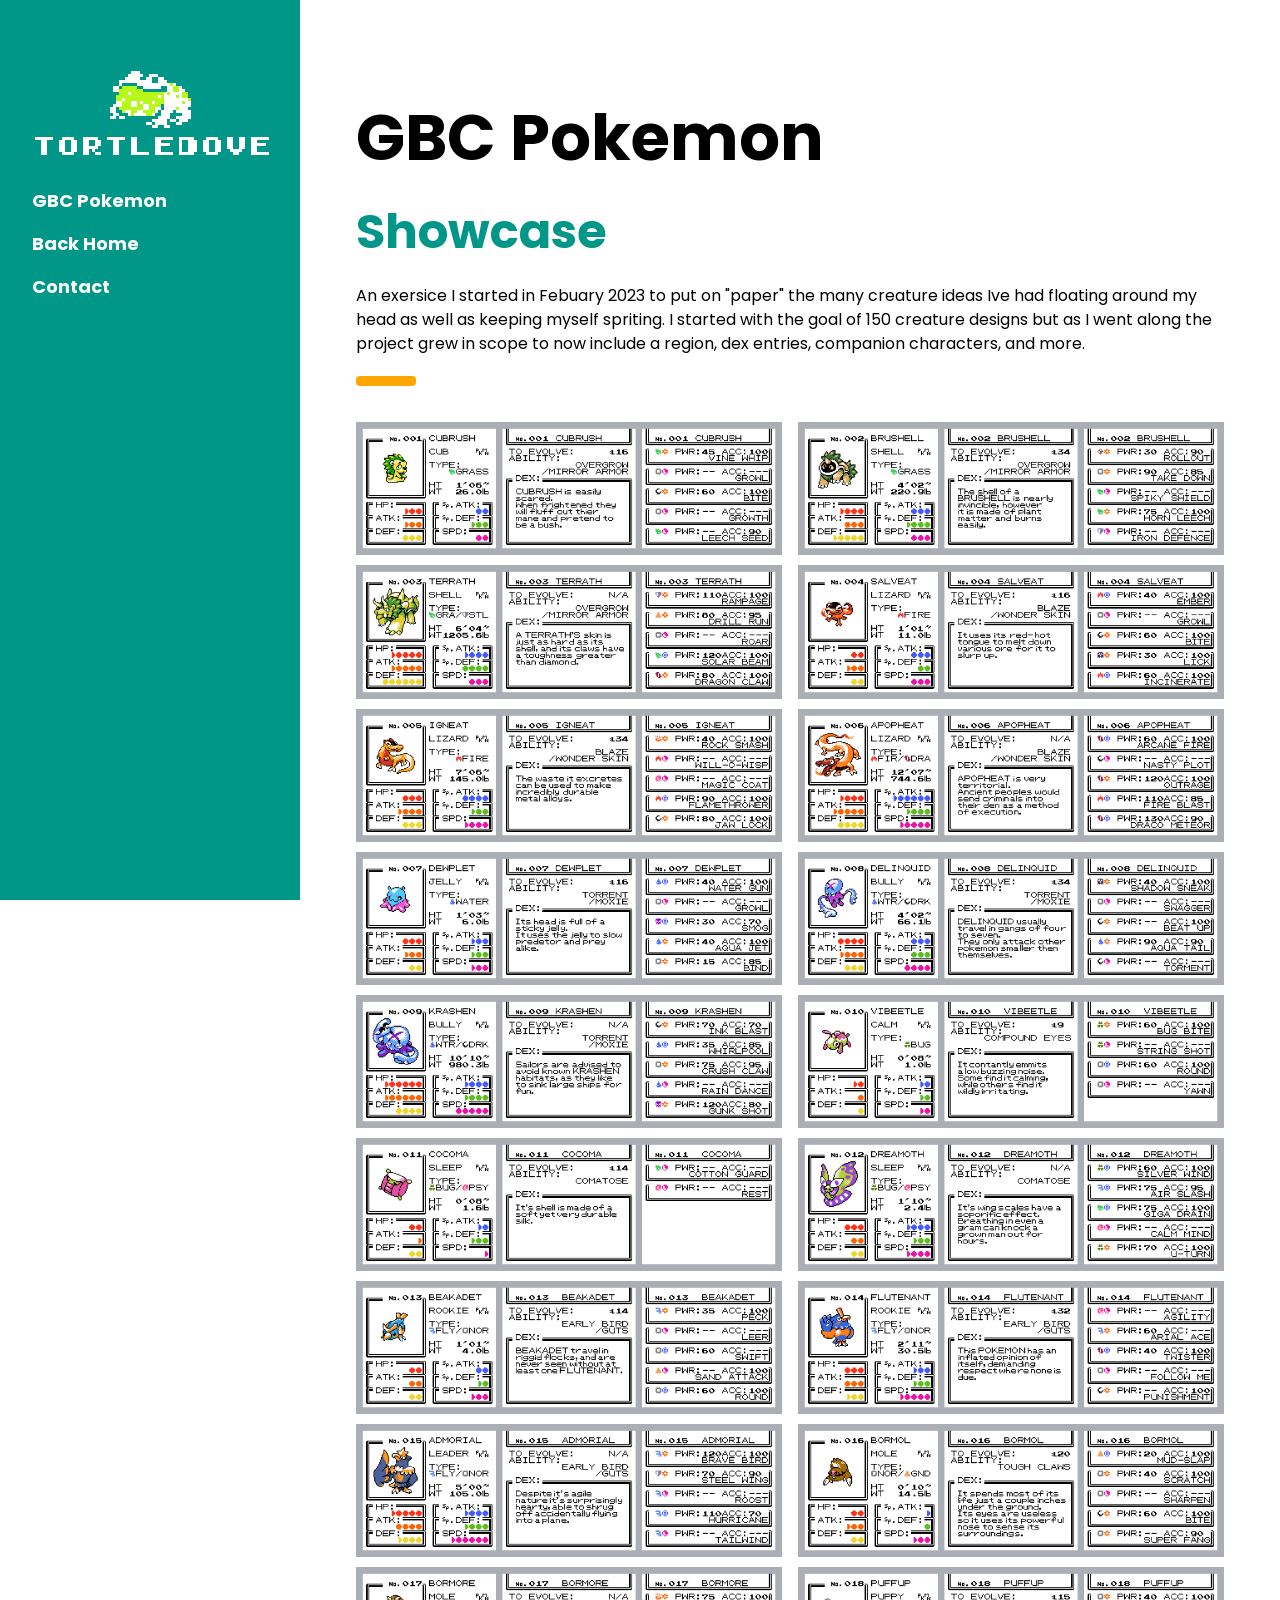
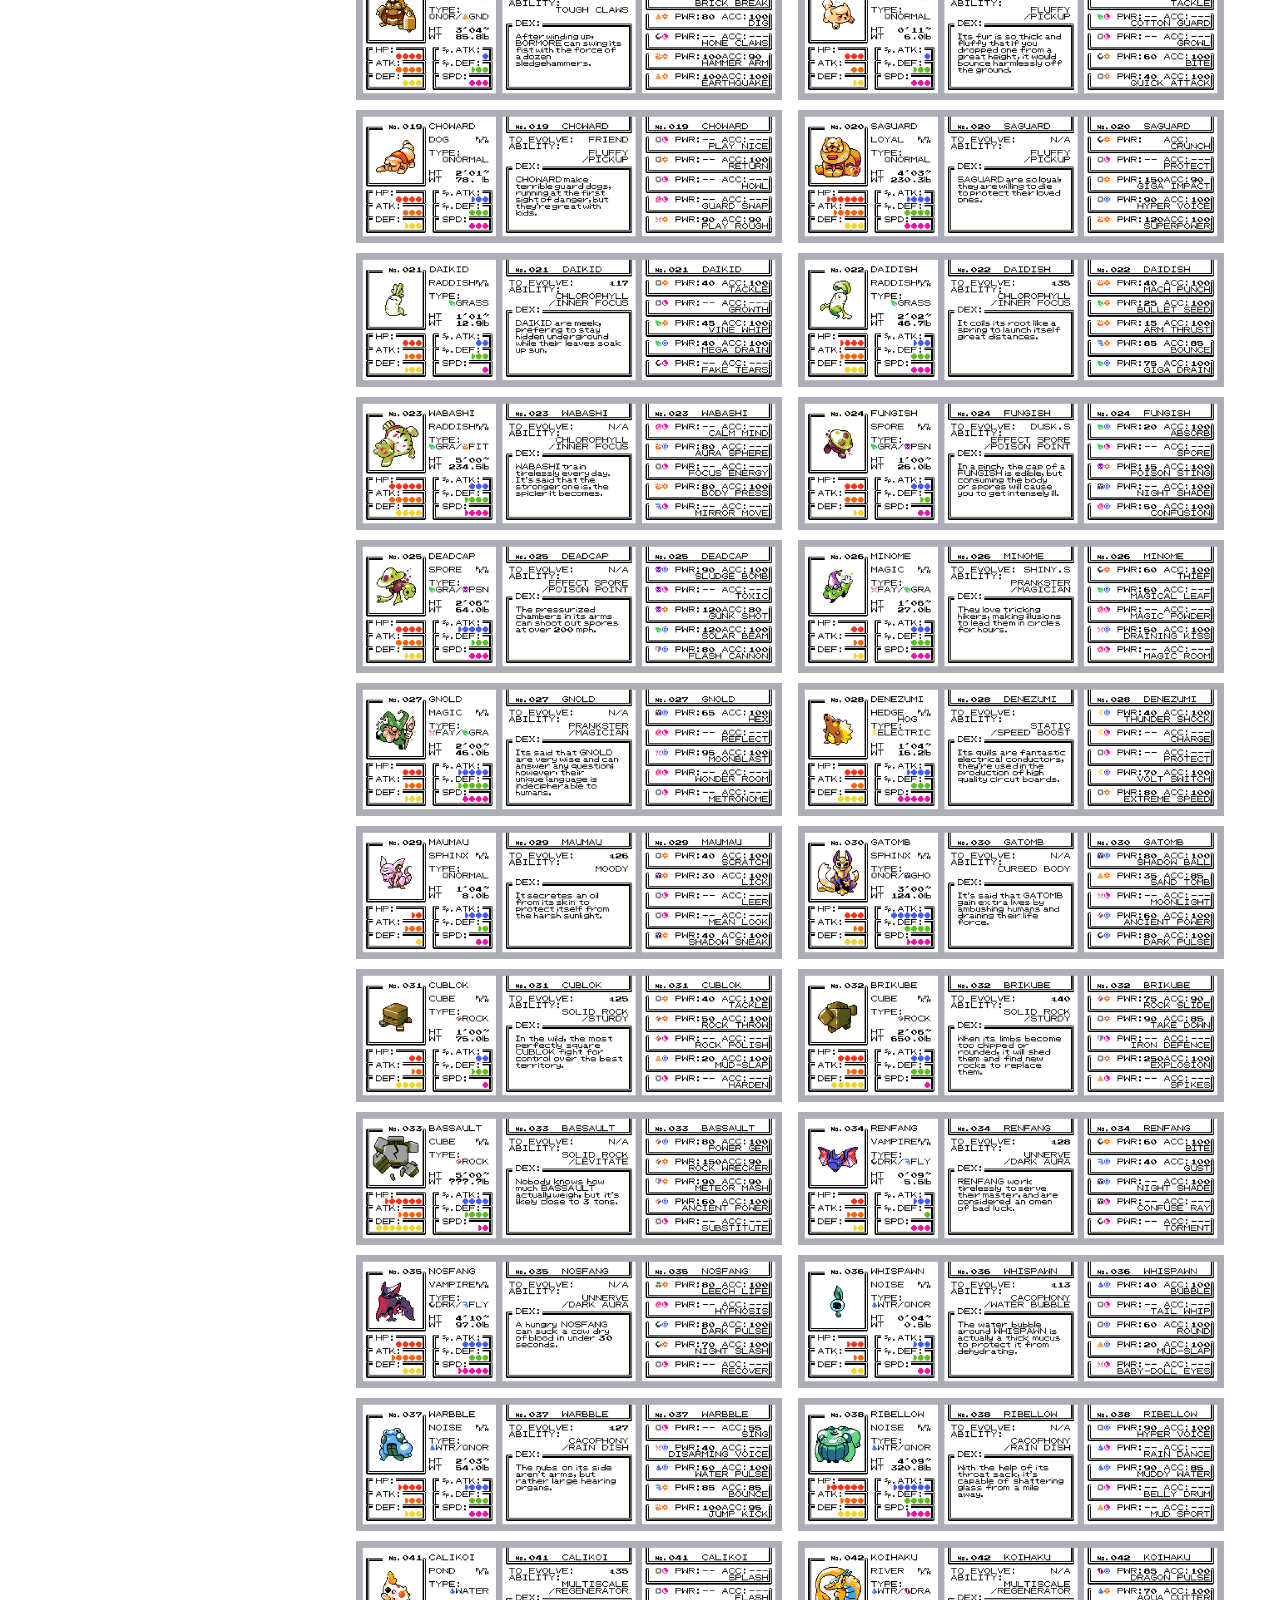
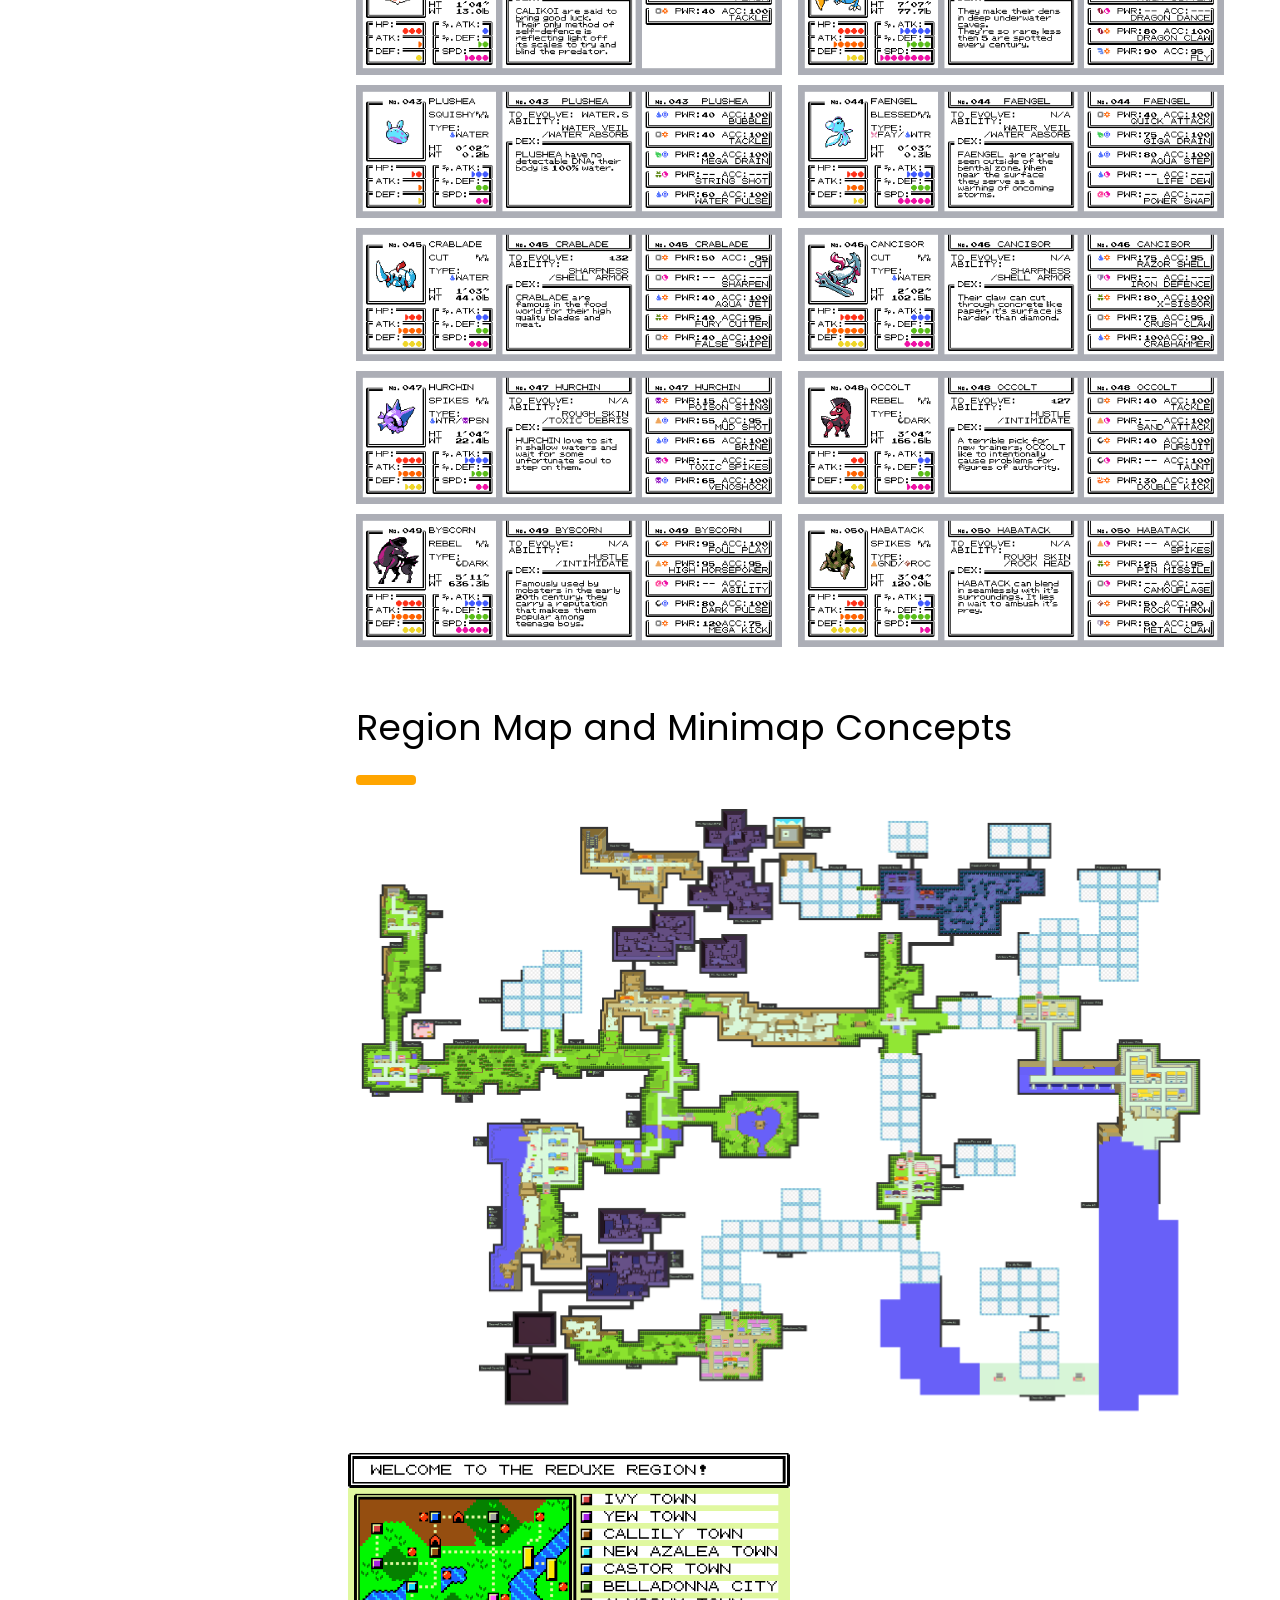
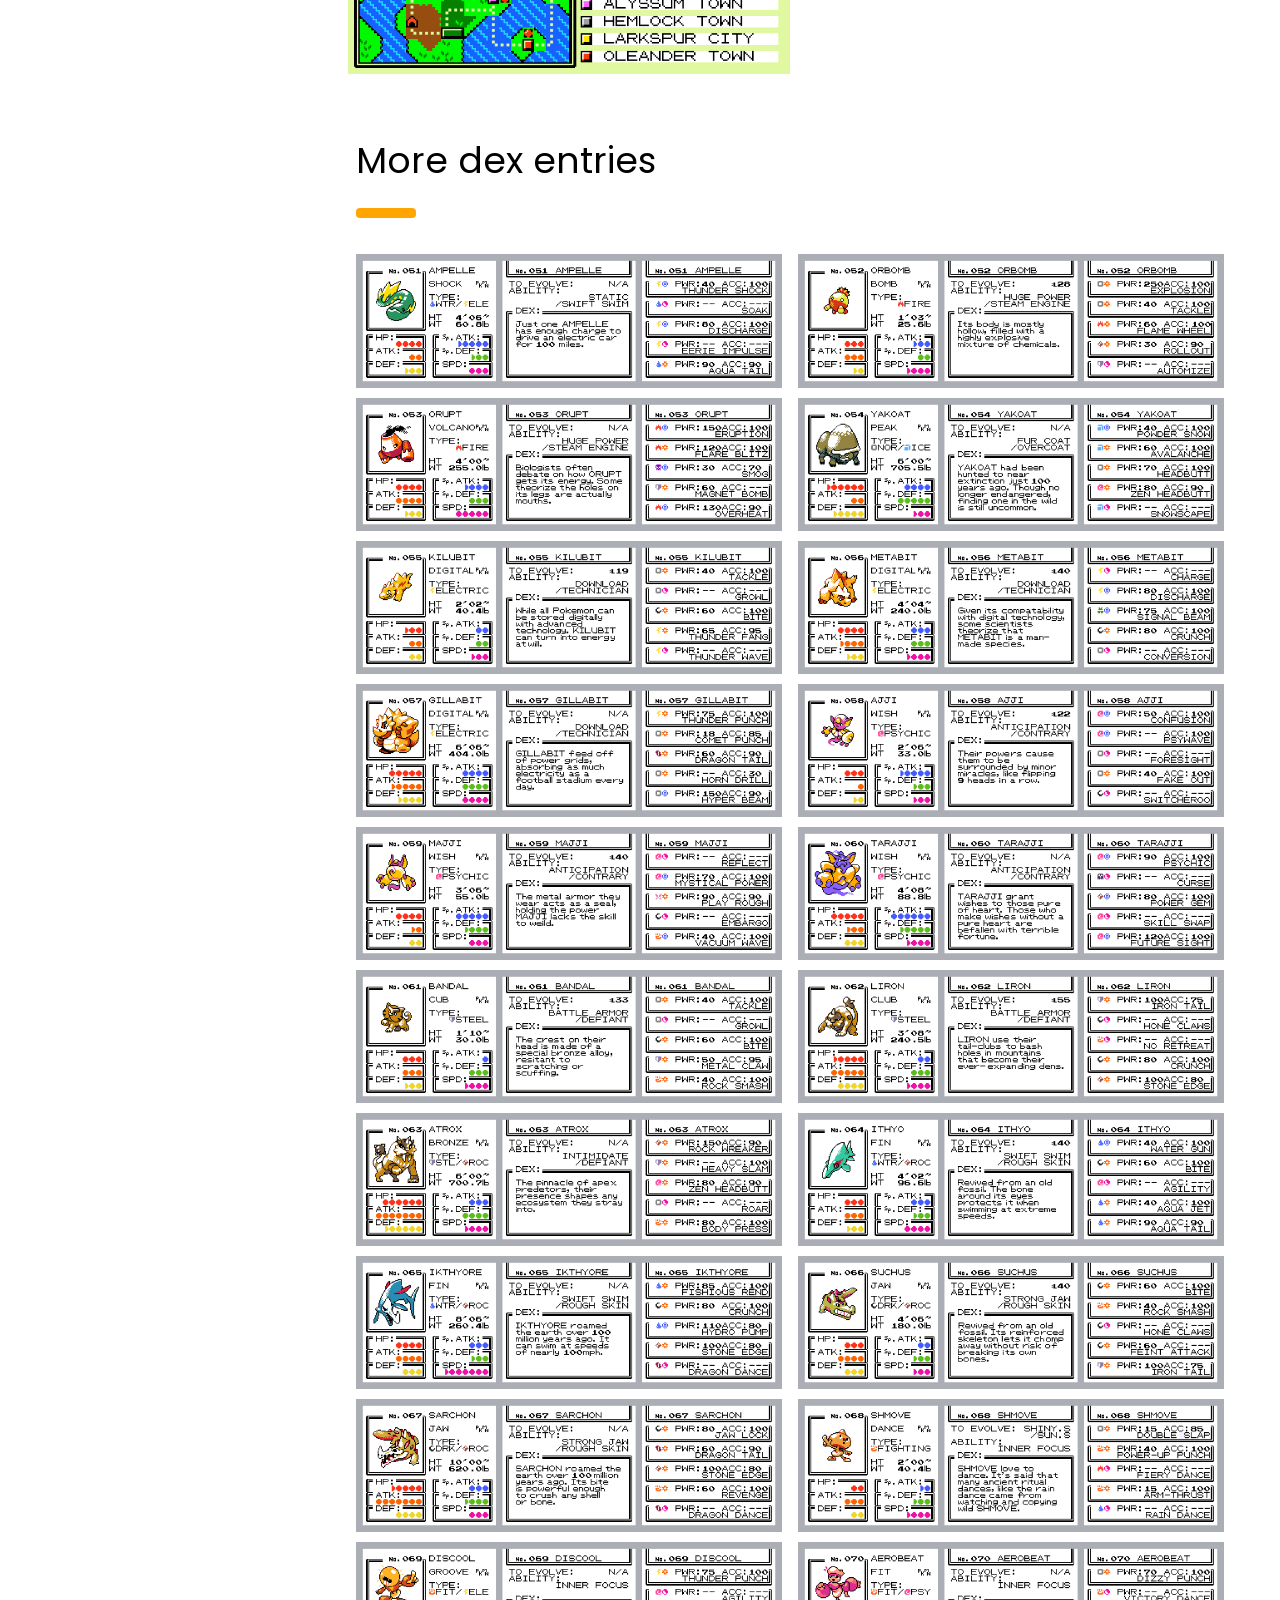
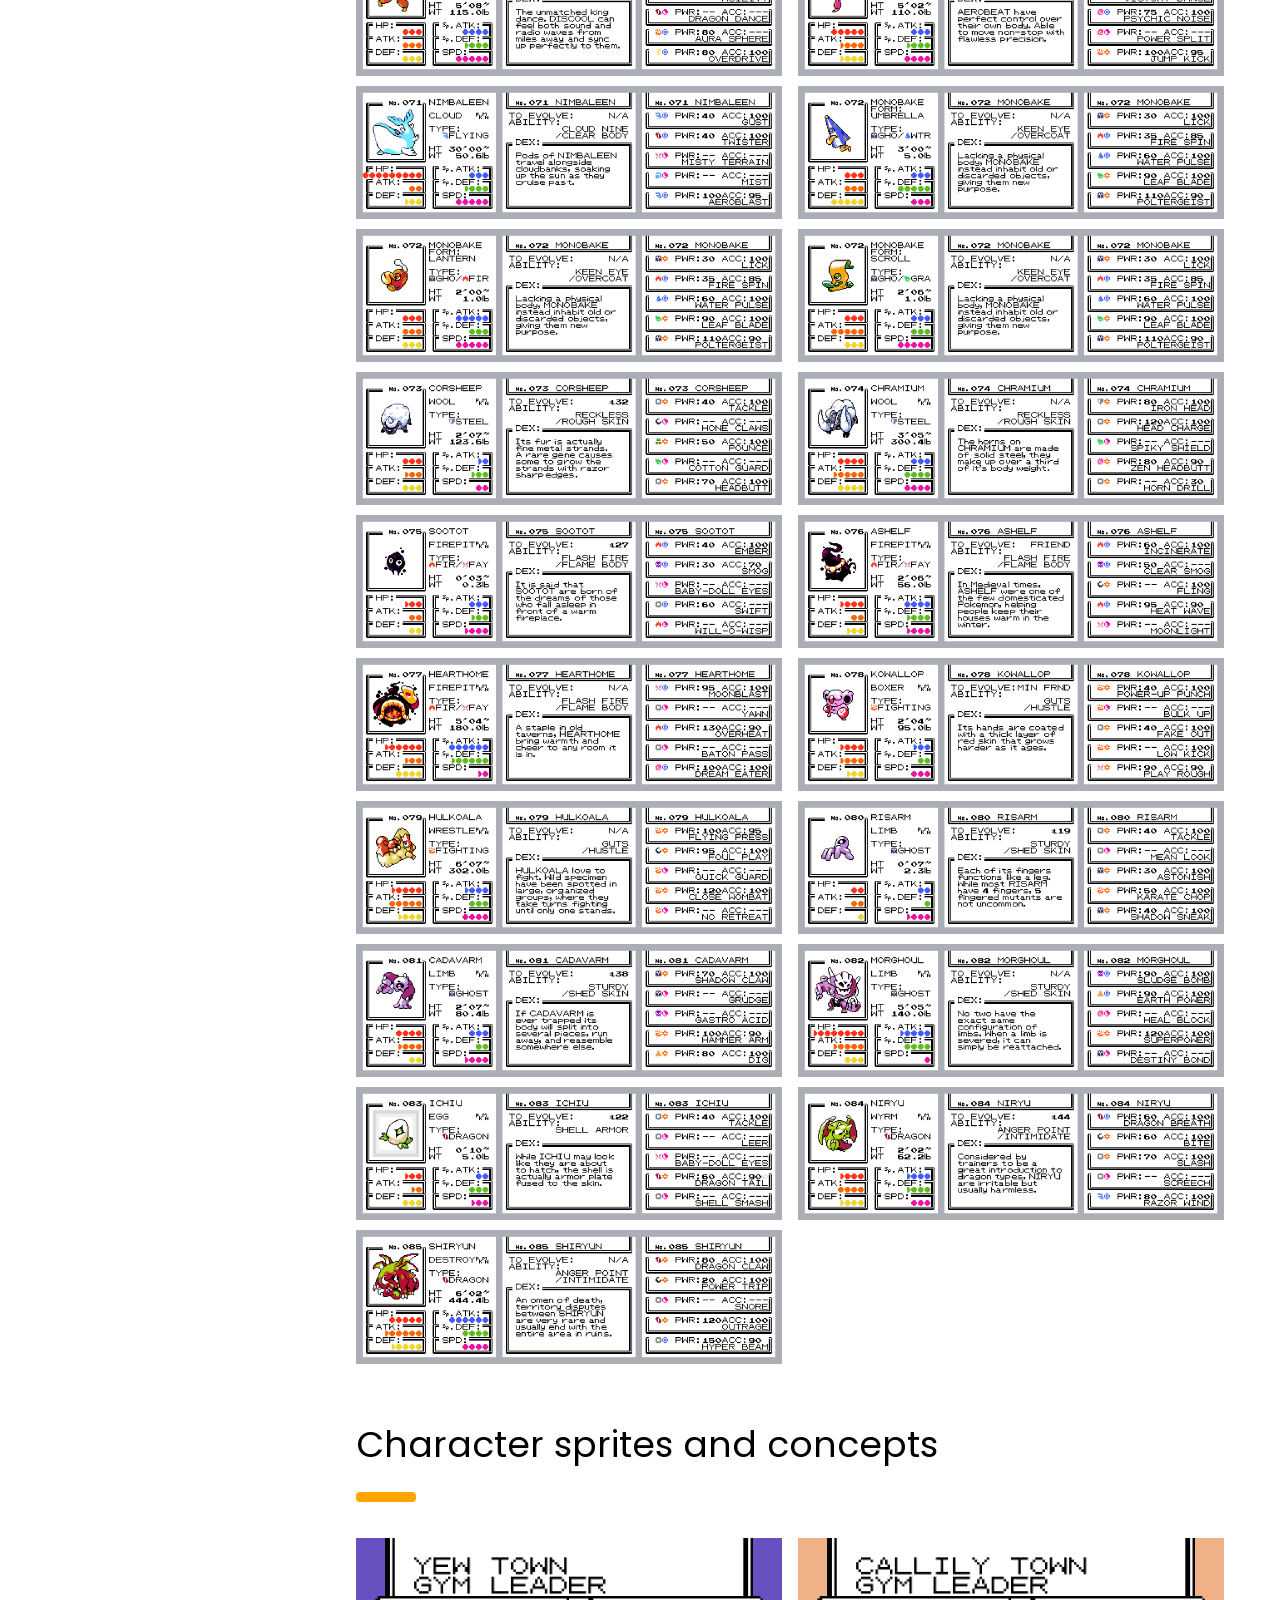
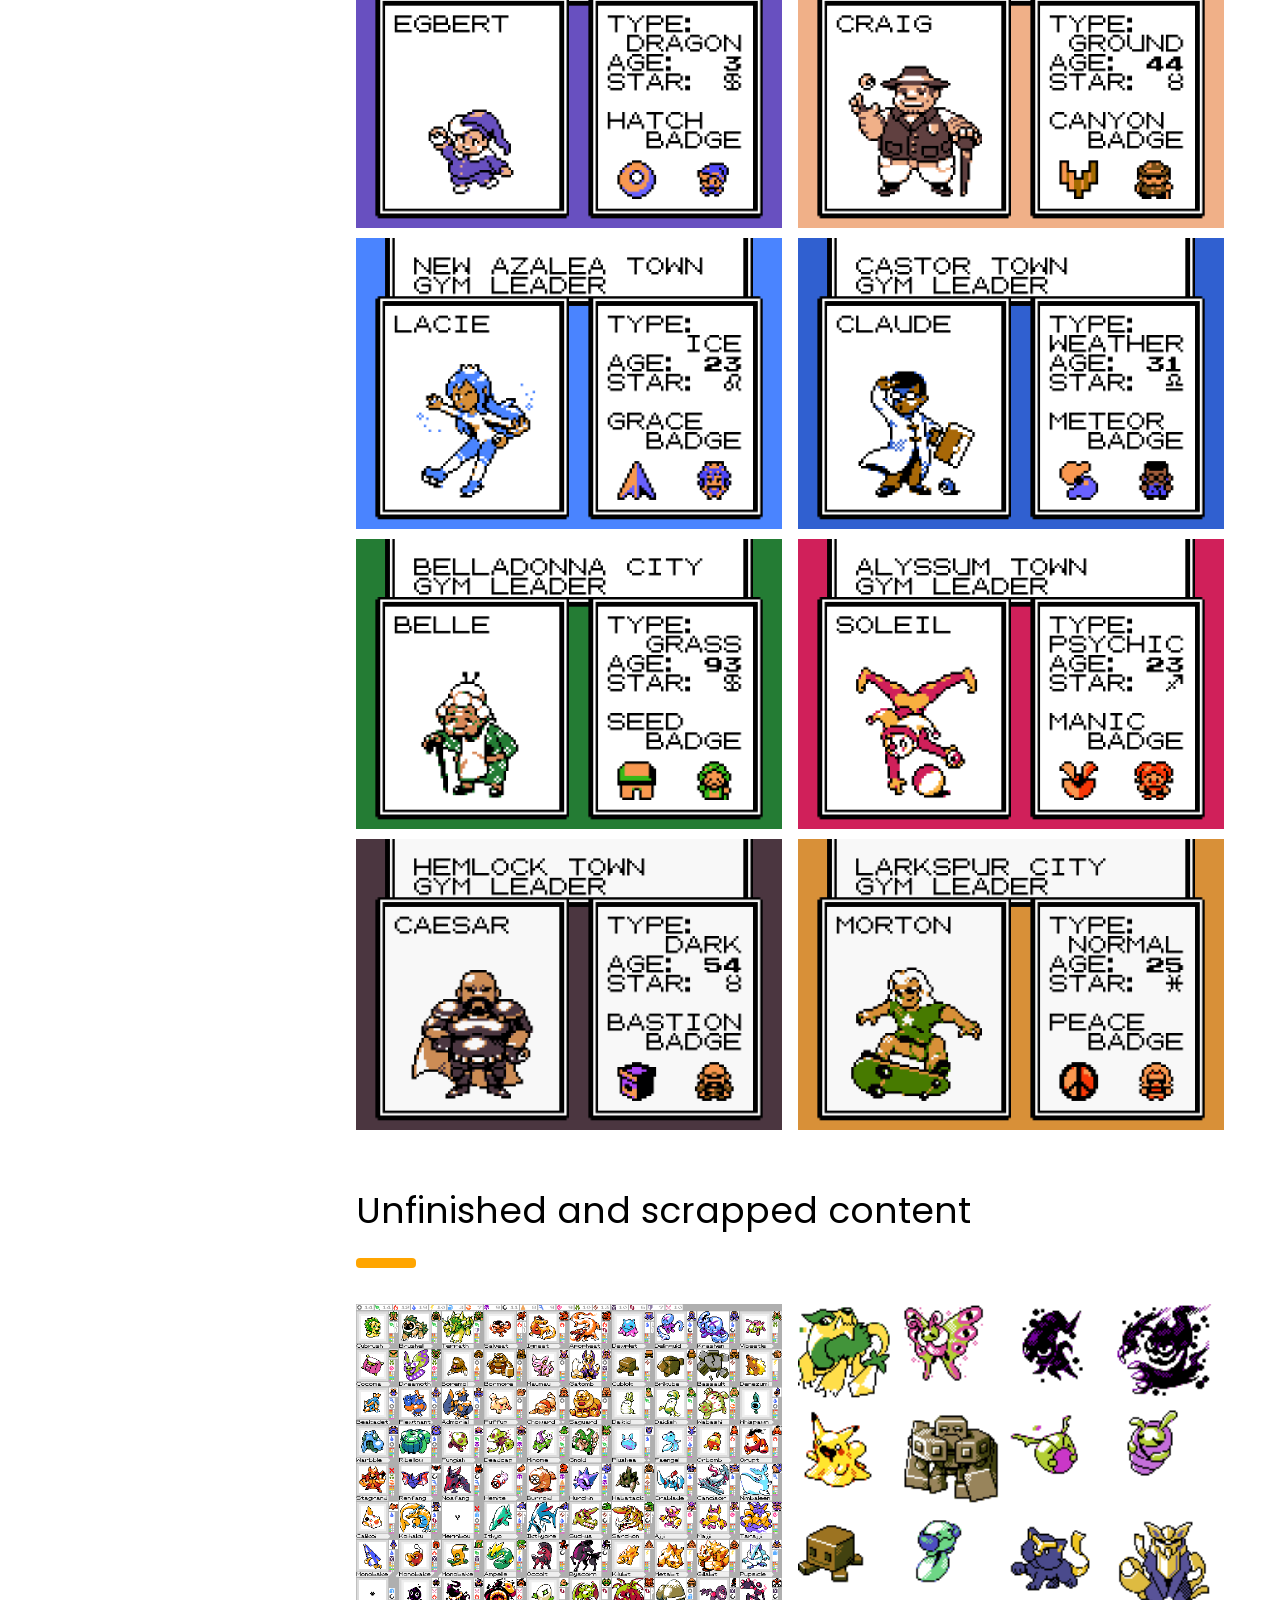
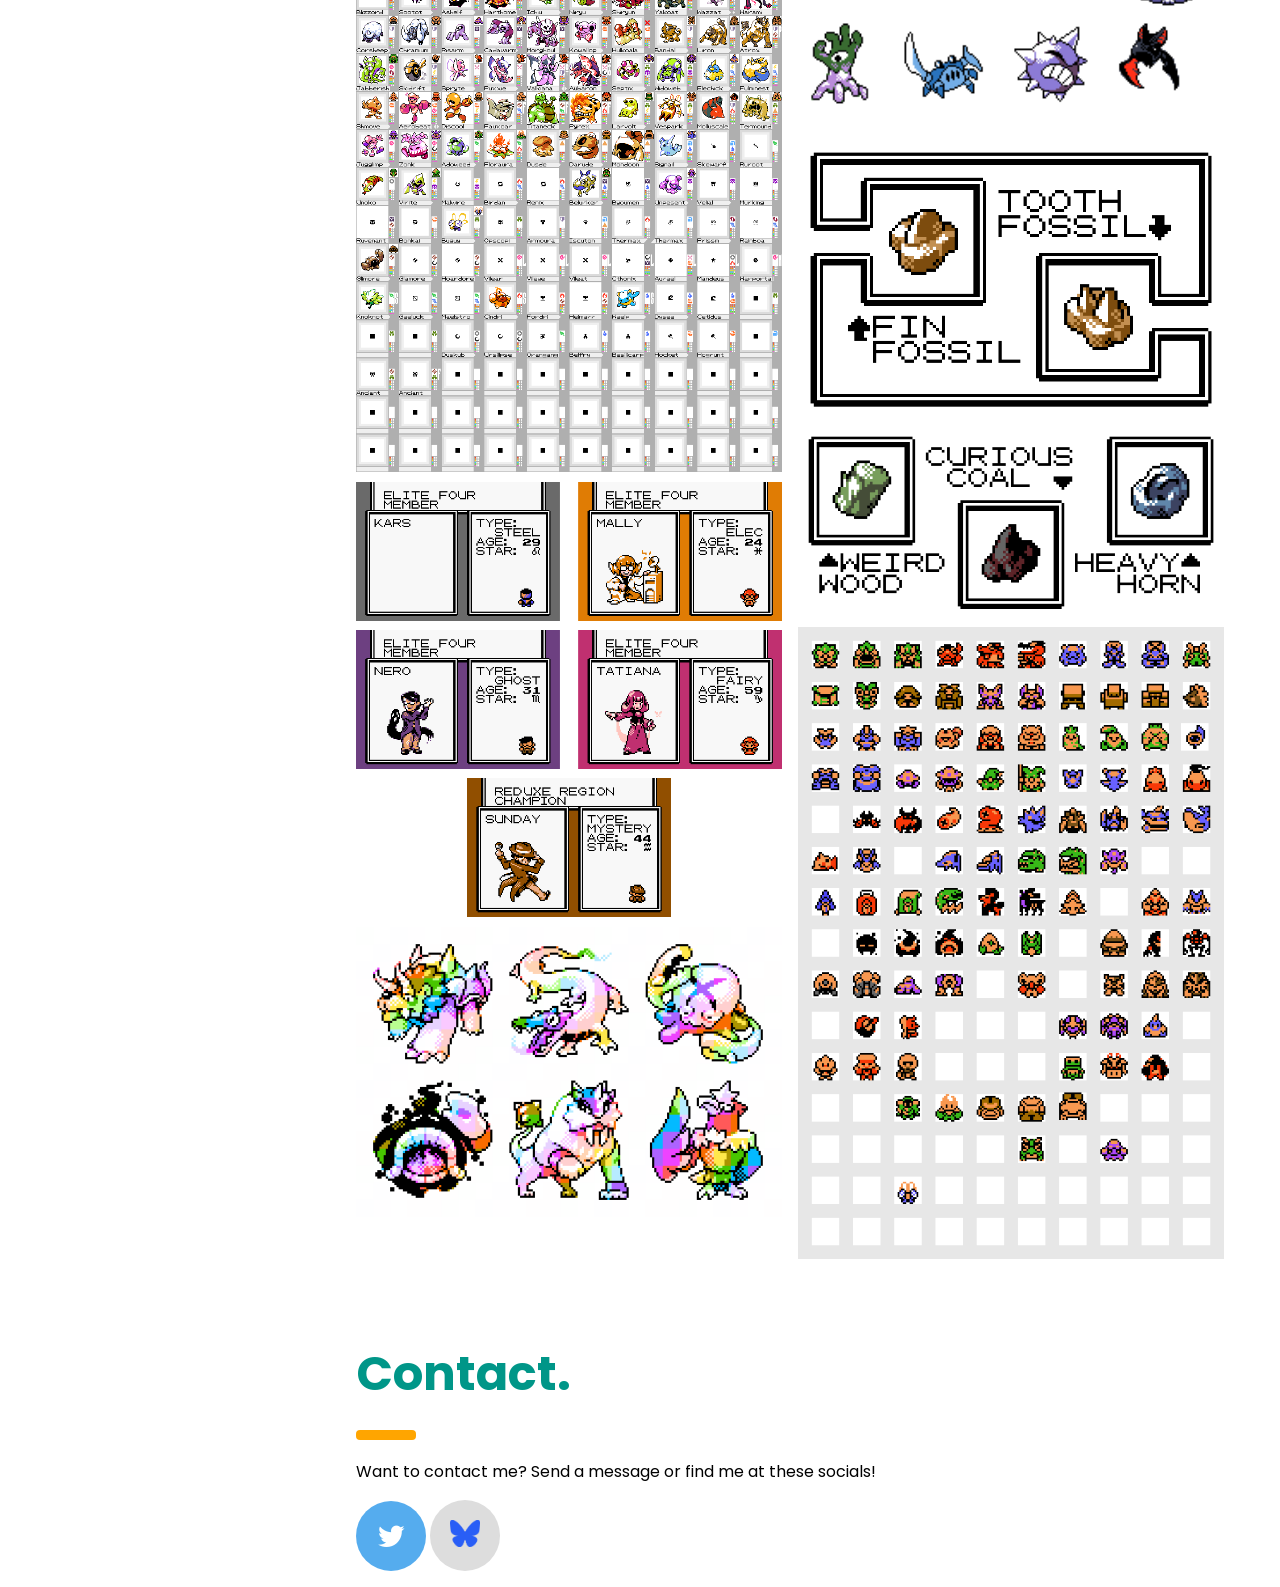
==== Collaborations.html @ e7d17169 "initial upload" ====
<!DOCTYPE html>
<html lang="en">
<head>
<title>Tortledove Portfolio</title>
<meta charset="UTF-8">
<meta name="viewport" content="width=device-width, initial-scale=1">
<link rel="stylesheet" href="app.css">
<link rel="stylesheet" href="https://fonts.googleapis.com/css?family=Poppins">
<meta name="viewport" content="width=device-width, initial-scale=1">
<link rel="stylesheet" href="https://cdnjs.cloudflare.com/ajax/libs/font-awesome/4.7.0/css/font-awesome.min.css">
<style>
body,h1,h2,h3,h4,h5 {font-family: "Poppins", sans-serif}
body {font-size:16px;}
.w3-half img{margin-bottom:-6px;margin-top:16px;opacity:1;cursor:pointer}
.w3-half img:hover{opacity:0.9}
.fa {padding: 20px;font-size: 30px;width: 70px;text-align: center;text-decoration: none;border-radius: 50%;}
.fa:hover {opacity: 0.7;}
.fa-twitter {background: #55ACEE;color: white;}
.fa-bluesky {background: #dddddd;color: white;}
</style>
</head>
<body>

<!-- Sidebar/menu -->
<nav class="w3-sidebar w3-teal w3-collapse w3-top w3-large w3-padding" style="z-index:3;width:300px;font-weight:bold;" id="mySidebar"><br>
  <a href="javascript:void(0)" onclick="w3_close()" class="w3-button w3-hide-large w3-display-topleft" style="width:100%;font-size:22px">Close Menu</a>
  <div class="w3-container">
  <img src="Images/FrogIcon.png" alt="FrogIcon" width="value" height="value">
  </div>
  <div class="w3-bar-block">
    <a href="#" onclick="w3_close()" class="w3-bar-item w3-button w3-hover-orange">GBC Pokemon</a> 
    <a href="index.html" class="w3-bar-item w3-button w3-hover-orange">Back Home</a> 
    <a href="#contact" onclick="w3_close()" class="w3-bar-item w3-button w3-hover-orange">Contact</a>
  </div>
</nav>

<!-- Top menu on small screens -->
<header class="w3-container w3-top w3-hide-large w3-teal w3-xlarge w3-padding">
  <a href="javascript:void(0)" class="w3-button w3-teal w3-margin-right" onclick="w3_open()">☰</a>
  <img src="Images/TortleLogo.png" alt="TortleLogo" width="value" height="value">
</header>

<!-- Overlay effect when opening sidebar on small screens -->
<div class="w3-overlay w3-hide-large" onclick="w3_close()" style="cursor:pointer" title="close side menu" id="myOverlay"></div>

<!-- !PAGE CONTENT! -->
<div class="w3-main" style="margin-left:340px;margin-right:40px">

  <!-- Header -->
  <div class="w3-container" style="margin-top:80px" id="showcase">
    <h1 class="w3-jumbo"><b>GBC Pokemon</b></h1>
    <h1 class="w3-xxxlarge w3-text-teal"><b>Showcase</b></h1>
    <p>An exersice I started in Febuary 2023 to put on "paper" the many creature ideas Ive had floating around my head as well 
        as keeping myself spriting. I started with the goal of 150 creature designs but as I went along the project grew in scope 
        to now include a region, dex entries, companion characters, and more.
    </p>
    <hr style="width:50px;border:5px solid orange" class="w3-round">
  </div>
  
  <!-- Photo grid (modal) -->
  <div class="w3-row-padding">
    <div class="w3-half">
      <img src="Images/PokeGBC/Cubrush_DexEntry.png" style="width: 100%" onclick="onClick(this)" alt="Pokemon GBC Project">
      <img src="Images/PokeGBC/Terrath_DexEntry.png" style="width: 100%" onclick="onClick(this)" alt="Pokemon GBC Project">
      <img src="Images/PokeGBC/Igneat_DexEntry.png" style="width: 100%" onclick="onClick(this)" alt="Pokemon GBC Project">
      <img src="Images/PokeGBC/Dewplet_DexEntry.png" style="width: 100%" onclick="onClick(this)" alt="Pokemon GBC Project">
      <img src="Images/PokeGBC/Krashen_DexEntry.png" style="width: 100%" onclick="onClick(this)" alt="Pokemon GBC Project">
      <img src="Images/PokeGBC/Cocoma_DexEntry.png" style="width: 100%" onclick="onClick(this)" alt="Pokemon GBC Project">
      <img src="Images/PokeGBC/Beakadet_DexEntry.png" style="width: 100%" onclick="onClick(this)" alt="Pokemon GBC Project">
      <img src="Images/PokeGBC/Admorial_DexEntry.png" style="width: 100%" onclick="onClick(this)" alt="Pokemon GBC Project">
      <img src="Images/PokeGBC/Boremore_DexEntry.png" style="width: 100%" onclick="onClick(this)" alt="Pokemon GBC Project">
      <img src="Images/PokeGBC/Choward_DexEntry.png" style="width: 100%" onclick="onClick(this)" alt="Pokemon GBC Project">
      <img src="Images/PokeGBC/Daikid_DexEntry.png" style="width: 100%" onclick="onClick(this)" alt="Pokemon GBC Project">
      <img src="Images/PokeGBC/Wabashi_DexEntry.png" style="width: 100%" onclick="onClick(this)" alt="Pokemon GBC Project">
      <img src="Images/PokeGBC/Deadcap_DexEntry.png" style="width: 100%" onclick="onClick(this)" alt="Pokemon GBC Project">
      <img src="Images/PokeGBC/Gnold_DexEntry.png" style="width: 100%" onclick="onClick(this)" alt="Pokemon GBC Project">
      <img src="Images/PokeGBC/Maumau_DexEntry.png" style="width: 100%" onclick="onClick(this)" alt="Pokemon GBC Project">
      <img src="Images/PokeGBC/Cublok_DexEntry.png" style="width: 100%" onclick="onClick(this)" alt="Pokemon GBC Project">
      <img src="Images/PokeGBC/Bassault_DexEntry.png" style="width: 100%" onclick="onClick(this)" alt="Pokemon GBC Project">
      <img src="Images/PokeGBC/Nosfang_DexEntry.png" style="width: 100%" onclick="onClick(this)" alt="Pokemon GBC Project">
      <img src="Images/PokeGBC/Warbble_DexEntry.png" style="width: 100%" onclick="onClick(this)" alt="Pokemon GBC Project">
      <img src="Images/PokeGBC/Calikoi_DexEntry.png" style="width: 100%" onclick="onClick(this)" alt="Pokemon GBC Project">
      <img src="Images/PokeGBC/Plushea_DexEntry.png" style="width: 100%" onclick="onClick(this)" alt="Pokemon GBC Project">
      <img src="Images/PokeGBC/Crablade_DexEntry.png" style="width: 100%" onclick="onClick(this)" alt="Pokemon GBC Project">
      <img src="Images/PokeGBC/Hurchin_DexEntry.png" style="width: 100%" onclick="onClick(this)" alt="Pokemon GBC Project">
      <img src="Images/PokeGBC/Byscorn_DexEntry.png" style="width: 100%" onclick="onClick(this)" alt="Pokemon GBC Project">
    </div>

    <div class="w3-half">
        <img src="Images/PokeGBC/Brushell_DexEntry.png" style="width: 100%" onclick="onClick(this)" alt="Pokemon GBC Project">
        <img src="Images/PokeGBC/Salveat_DexEntry.png" style="width: 100%" onclick="onClick(this)" alt="Pokemon GBC Project">
        <img src="Images/PokeGBC/Apopheat_DexEntry.png" style="width: 100%" onclick="onClick(this)" alt="Pokemon GBC Project">
        <img src="Images/PokeGBC/Delinqiud_DexEntry.png" style="width: 100%" onclick="onClick(this)" alt="Pokemon GBC Project">
        <img src="Images/PokeGBC/Vibeetle_DexEntry.png" style="width: 100%" onclick="onClick(this)" alt="Pokemon GBC Project">
        <img src="Images/PokeGBC/Dreamoth_DexEntry.png" style="width: 100%" onclick="onClick(this)" alt="Pokemon GBC Project">
        <img src="Images/PokeGBC/Flutenant_DexEntry.png" style="width: 100%" onclick="onClick(this)" alt="Pokemon GBC Project">
        <img src="Images/PokeGBC/Bormol_DexEntry.png" style="width: 100%" onclick="onClick(this)" alt="Pokemon GBC Project">
        <img src="Images/PokeGBC/Puffup_DexEntry.png" style="width: 100%" onclick="onClick(this)" alt="Pokemon GBC Project">
        <img src="Images/PokeGBC/Saguard_DexEntry.png" style="width: 100%" onclick="onClick(this)" alt="Pokemon GBC Project">
        <img src="Images/PokeGBC/Daidish_DexEntry.png" style="width: 100%" onclick="onClick(this)" alt="Pokemon GBC Project">
        <img src="Images/PokeGBC/Fungish_DexEntry.png" style="width: 100%" onclick="onClick(this)" alt="Pokemon GBC Project">
        <img src="Images/PokeGBC/Minome_DexEntry.png" style="width: 100%" onclick="onClick(this)" alt="Pokemon GBC Project">
        <img src="Images/PokeGBC/Denezumi_DexEntry.png" style="width: 100%" onclick="onClick(this)" alt="Pokemon GBC Project">
        <img src="Images/PokeGBC/Gatomb_DexEntry.png" style="width: 100%" onclick="onClick(this)" alt="Pokemon GBC Project">
        <img src="Images/PokeGBC/Brikube_DexEntry.png" style="width: 100%" onclick="onClick(this)" alt="Pokemon GBC Project">
        <img src="Images/PokeGBC/Renfang_DexEntry.png" style="width: 100%" onclick="onClick(this)" alt="Pokemon GBC Project">
        <img src="Images/PokeGBC/Whispawn_DexEntry.png" style="width: 100%" onclick="onClick(this)" alt="Pokemon GBC Project">
        <img src="Images/PokeGBC/Ribellow_DexEntry.png" style="width: 100%" onclick="onClick(this)" alt="Pokemon GBC Project">
        <img src="Images/PokeGBC/Koihaku_DexEntry.png" style="width: 100%" onclick="onClick(this)" alt="Pokemon GBC Project">
        <img src="Images/PokeGBC/Faengel_DexEntry.png" style="width: 100%" onclick="onClick(this)" alt="Pokemon GBC Project">
        <img src="Images/PokeGBC/Cancisor_DexEntry.png" style="width: 100%" onclick="onClick(this)" alt="Pokemon GBC Project">
        <img src="Images/PokeGBC/Occolt_DexEntry.png" style="width: 100%" onclick="onClick(this)" alt="Pokemon GBC Project">
        <img src="Images/PokeGBC/Habatack_DexEntry.png" style="width: 100%" onclick="onClick(this)" alt="Pokemon GBC Project">
    </div>
  </div>

  <div class="w3-container" id="contact" style="margin-top:50px">
    <h1 class="center">Region Map and Minimap Concepts</h1>
    <hr style="width:50px;border:5px solid orange" class="w3-round">
  </div>

<div class="w3-row-padding">
  <img src="Images/PokeGBC/RegionMap_Full_Display.png" style="width: 100%" onclick="onClick(this)" alt="Overworld Map">
  <img src="Images/PokeGBC/RegionMiniMap.png" style="width: 50%" onclick="onClick(this)" alt="Mini Map">
</div>

<div class="w3-container" id="contact" style="margin-top:50px">
  <h1 class="center">More dex entries</h1>
  <hr style="width:50px;border:5px solid orange" class="w3-round">
</div>

  <div class="w3-row-padding">
    <div class="w3-half">
      <img src="Images/PokeGBC/Ampelle_DexEntry.png" style="width: 100%" onclick="onClick(this)" alt="Pokemon GBC Project">
      <img src="Images/PokeGBC/Orupt_DexEntry.png" style="width: 100%" onclick="onClick(this)" alt="Pokemon GBC Project">
      <img src="Images/PokeGBC/Kilubit_DexEntry.png" style="width: 100%" onclick="onClick(this)" alt="Pokemon GBC Project">
      <img src="Images/PokeGBC/Gillabit_DexEntry.png" style="width: 100%" onclick="onClick(this)" alt="Pokemon GBC Project">
      <img src="Images/PokeGBC/Majji_DexEntry.png" style="width: 100%" onclick="onClick(this)" alt="Pokemon GBC Project">
      <img src="Images/PokeGBC/Bandal_DexEntry.png" style="width: 100%" onclick="onClick(this)" alt="Pokemon GBC Project">
      <img src="Images/PokeGBC/Atrox_DexEntry.png" style="width: 100%" onclick="onClick(this)" alt="Pokemon GBC Project">
      <img src="Images/PokeGBC/Ikthyore_DexEntry.png" style="width: 100%" onclick="onClick(this)" alt="Pokemon GBC Project">
      <img src="Images/PokeGBC/Sarchon_DexEntry.png" style="width: 100%" onclick="onClick(this)" alt="Pokemon GBC Project">
      <img src="Images/PokeGBC/Discool_DexEntry.png" style="width: 100%" onclick="onClick(this)" alt="Pokemon GBC Project">
      <img src="Images/PokeGBC/Nimbaleen_DexEntry.png" style="width: 100%" onclick="onClick(this)" alt="Pokemon GBC Project">
      <img src="Images/PokeGBC/Monobake_L_DexEntry.png" style="width: 100%" onclick="onClick(this)" alt="Pokemon GBC Project">
      <img src="Images/PokeGBC/Corsheep_DexEntry.png" style="width: 100%" onclick="onClick(this)" alt="Pokemon GBC Project">
      <img src="Images/PokeGBC/Sootot_DexEntry.png" style="width: 100%" onclick="onClick(this)" alt="Pokemon GBC Project">
      <img src="Images/PokeGBC/Hearthome_DexEntry.png" style="width: 100%" onclick="onClick(this)" alt="Pokemon GBC Project">
      <img src="Images/PokeGBC/Hulkoala_DexEntry.png" style="width: 100%" onclick="onClick(this)" alt="Pokemon GBC Project">
      <img src="Images/PokeGBC/Cadavarm_DexEntry.png" style="width: 100%" onclick="onClick(this)" alt="Pokemon GBC Project">
      <img src="Images/PokeGBC/Ichiu_DexEntry.png" style="width: 100%" onclick="onClick(this)" alt="Pokemon GBC Project">
      <img src="Images/PokeGBC/Shiryun_DexEntry.png" style="width: 100%" onclick="onClick(this)" alt="Pokemon GBC Project">

    </div>
    <div class="w3-half">
      <img src="Images/PokeGBC/Orbomb_DexEntry.png" style="width: 100%" onclick="onClick(this)" alt="Pokemon GBC Project">
      <img src="Images/PokeGBC/Yakoat_DexEntry.png" style="width: 100%" onclick="onClick(this)" alt="Pokemon GBC Project">
      <img src="Images/PokeGBC/Metabit_DexEntry.png" style="width: 100%" onclick="onClick(this)" alt="Pokemon GBC Project">
      <img src="Images/PokeGBC/Ajji_DexEntry.png" style="width: 100%" onclick="onClick(this)" alt="Pokemon GBC Project">
      <img src="Images/PokeGBC/Tarajji_DexEntry.png" style="width: 100%" onclick="onClick(this)" alt="Pokemon GBC Project">
      <img src="Images/PokeGBC/Liron_DexEntry.png" style="width: 100%" onclick="onClick(this)" alt="Pokemon GBC Project">
      <img src="Images/PokeGBC/Ithyo_DexEntry.png" style="width: 100%" onclick="onClick(this)" alt="Pokemon GBC Project">
      <img src="Images/PokeGBC/Suchus_DexEntry.png" style="width: 100%" onclick="onClick(this)" alt="Pokemon GBC Project">
      <img src="Images/PokeGBC/Shmove_DexEntry.png" style="width: 100%" onclick="onClick(this)" alt="Pokemon GBC Project">
      <img src="Images/PokeGBC/Aerobeat_DexEntry.png" style="width: 100%" onclick="onClick(this)" alt="Pokemon GBC Project">
      <img src="Images/PokeGBC/Monobake_U_DexEntry.png" style="width: 100%" onclick="onClick(this)" alt="Pokemon GBC Project">
      <img src="Images/PokeGBC/Monobake_S_DexEntry.png" style="width: 100%" onclick="onClick(this)" alt="Pokemon GBC Project">
      <img src="Images/PokeGBC/Chramium_DexEntry.png" style="width: 100%" onclick="onClick(this)" alt="Pokemon GBC Project">
      <img src="Images/PokeGBC/Ashelf_DexEntry.png" style="width: 100%" onclick="onClick(this)" alt="Pokemon GBC Project">
      <img src="Images/PokeGBC/Kowallop_DexEntry.png" style="width: 100%" onclick="onClick(this)" alt="Pokemon GBC Project">
      <img src="Images/PokeGBC/Risarm_DexEntry.png" style="width: 100%" onclick="onClick(this)" alt="Pokemon GBC Project">
      <img src="Images/PokeGBC/Morghoul_DexEntry.png" style="width: 100%" onclick="onClick(this)" alt="Pokemon GBC Project">
      <img src="Images/PokeGBC/Niryu_DexEntry.png" style="width: 100%" onclick="onClick(this)" alt="Pokemon GBC Project">
      
    </div>
</div>

<div class="w3-container" id="contact" style="margin-top:50px">
  <h1 class="center">Character sprites and concepts</h1>
  <hr style="width:50px;border:5px solid orange" class="w3-round">
</div>

<div class="w3-row-padding">
    <div class="w3-half">
      <img src="Images/PokeGBC/GymLeader_1.png" style="width: 100%" onclick="onClick(this)" alt="Pokemon GBC Project">
      <img src="Images/PokeGBC/GymLeader_3.png" style="width: 100%" onclick="onClick(this)" alt="Pokemon GBC Project">
      <img src="Images/PokeGBC/GymLeader_5.png" style="width: 100%" onclick="onClick(this)" alt="Pokemon GBC Project">
      <img src="Images/PokeGBC/GymLeader_7.png" style="width: 100%" onclick="onClick(this)" alt="Pokemon GBC Project">
    </div>
    <div class="w3-half">
      <img src="Images/PokeGBC/GymLeader_2.png" style="width: 100%" onclick="onClick(this)" alt="Pokemon GBC Project">
      <img src="Images/PokeGBC/GymLeader_4.png" style="width: 100%" onclick="onClick(this)" alt="Pokemon GBC Project">
      <img src="Images/PokeGBC/GymLeader_6.png" style="width: 100%" onclick="onClick(this)" alt="Pokemon GBC Project">
      <img src="Images/PokeGBC/GymLeader_8.png" style="width: 100%" onclick="onClick(this)" alt="Pokemon GBC Project">
    </div>
</div>

<div class="w3-container" id="contact" style="margin-top:50px">
  <h1 class="center">Unfinished and scrapped content</h1>
  <hr style="width:50px;border:5px solid orange" class="w3-round">
</div>

<div class="w3-row-padding">
    <div class="w3-half">
      <img src="Images/PokeGBC/Crystal_DexPlans.png" style="width: 100%" onclick="onClick(this)" alt="Full dex plans">
      <img src="Images/PokeGBC/Crystal_E4.png" style="width: 100%" onclick="onClick(this)" alt="Unfinished Elite Four">
      <img src="Images/PokeGBC/Crystal_Scrap_Rainbow.gif" style="width: 100%" onclick="onClick(this)" alt="Pokemon GBC Project">
    </div>
    <div class="w3-half">
      <img src="Images/PokeGBC/Crystal_Dex_ScrappedSprites.png" style="width: 100%" onclick="onClick(this)" alt="Scrapped sprites and designs">
      <img src="Images/PokeGBC/FossilsDisplay.png" style="width: 100%" onclick="onClick(this)" alt="Pokemon Fossils">
      <img src="Images/PokeGBC/NewFossils.png" style="width: 100%" onclick="onClick(this)" alt="Second set of Pokemon Fossils">
      <img src="Images/PokeGBC/MiniSprite.gif" style="width: 100%" onclick="onClick(this)" alt="Pokemon menu sprites">
    </div>
</div>

  <!-- Modal for full size images on click-->
  <div id="modal01" class="w3-modal w3-black" style="padding-top:0" onclick="this.style.display='none'">
    <span class="w3-button w3-black w3-xxlarge w3-display-topright">×</span>
    <div class="w3-modal-content w3-animate-zoom w3-center w3-transparent w3-padding-64">
      <img id="img01" class="w3-image">
      <p id="caption"></p>
    </div>
  </div>
  
  <!-- Contact -->
  <div class="w3-container" id="contact" style="margin-top:75px">
    <h1 class="w3-xxxlarge w3-text-teal"><b>Contact.</b></h1>
    <hr style="width:50px;border:5px solid orange" class="w3-round">
    <p>Want to contact me? Send a message or find me at these socials!</p>
    <a href="https://twitter.com/DoveTortle" class="fa fa-twitter"></a>
    <a href="https://bsky.app/profile/tortledove.bsky.social" class="fa fa-bluesky"><img src="Images/bluesky-social-logo-75CF77F3F7-seeklogo.com.png" width="30" height="27"></a>
    <pre></pre>
    <pre></pre>
  </div>

<!-- End page content -->
</div>

<script src="app.js"></script>

<script>
// Script to open and close sidebar
function w3_open() {
  document.getElementById("mySidebar").style.display = "block";
  document.getElementById("myOverlay").style.display = "block";
}
 
function w3_close() {
  document.getElementById("mySidebar").style.display = "none";
  document.getElementById("myOverlay").style.display = "none";
}

// Modal Image Gallery
function onClick(element) {
  document.getElementById("img01").src = element.src;
  document.getElementById("modal01").style.display = "block";
  var captionText = document.getElementById("caption");
  captionText.innerHTML = element.alt;
}
</script>

</body>
</html>
---- app.css ----
/* W3.CSS 4.15 December 2020 by Jan Egil and Borge Refsnes */
html{box-sizing:border-box}*,*:before,*:after{box-sizing:inherit}
/* Extract from normalize.css by Nicolas Gallagher and Jonathan Neal git.io/normalize */
html{-ms-text-size-adjust:100%;-webkit-text-size-adjust:100%}body{margin:0}
article,aside,details,figcaption,figure,footer,header,main,menu,nav,section{display:block}summary{display:list-item}
audio,canvas,progress,video{display:inline-block}progress{vertical-align:baseline}
audio:not([controls]){display:none;height:0}[hidden],template{display:none}
a{background-color:transparent}a:active,a:hover{outline-width:0}
abbr[title]{border-bottom:none;text-decoration:underline;text-decoration:underline dotted}
b,strong{font-weight:bolder}dfn{font-style:italic}mark{background:#ff0;color:#000}
small{font-size:80%}sub,sup{font-size:75%;line-height:0;position:relative;vertical-align:baseline}
sub{bottom:-0.25em}sup{top:-0.5em}figure{margin:1em 40px}img{border-style:none}
code,kbd,pre,samp{font-family:monospace,monospace;font-size:1em}hr{box-sizing:content-box;height:0;overflow:visible}
button,input,select,textarea,optgroup{font:inherit;margin:0}optgroup{font-weight:bold}
button,input{overflow:visible}button,select{text-transform:none}
button,[type=button],[type=reset],[type=submit]{-webkit-appearance:button}
button::-moz-focus-inner,[type=button]::-moz-focus-inner,[type=reset]::-moz-focus-inner,[type=submit]::-moz-focus-inner{border-style:none;padding:0}
button:-moz-focusring,[type=button]:-moz-focusring,[type=reset]:-moz-focusring,[type=submit]:-moz-focusring{outline:1px dotted ButtonText}
fieldset{border:1px solid #c0c0c0;margin:0 2px;padding:.35em .625em .75em}
legend{color:inherit;display:table;max-width:100%;padding:0;white-space:normal}textarea{overflow:auto}
[type=checkbox],[type=radio]{padding:0}
[type=number]::-webkit-inner-spin-button,[type=number]::-webkit-outer-spin-button{height:auto}
[type=search]{-webkit-appearance:textfield;outline-offset:-2px}
[type=search]::-webkit-search-decoration{-webkit-appearance:none}
::-webkit-file-upload-button{-webkit-appearance:button;font:inherit}
/* End extract */
html,body{font-family:Verdana,sans-serif;font-size:15px;line-height:1.5}html{overflow-x:hidden}
h1{font-size:36px}h2{font-size:30px}h3{font-size:24px}h4{font-size:20px}h5{font-size:18px}h6{font-size:16px}
.w3-serif{font-family:serif}.w3-sans-serif{font-family:sans-serif}.w3-cursive{font-family:cursive}.w3-monospace{font-family:monospace}
h1,h2,h3,h4,h5,h6{font-family:"Segoe UI",Arial,sans-serif;font-weight:400;margin:10px 0}.w3-wide{letter-spacing:4px}
hr{border:0;border-top:1px solid #eee;margin:20px 0}
.w3-image{max-width:100%;height:auto}img{vertical-align:middle}a{color:inherit}
.w3-table,.w3-table-all{border-collapse:collapse;border-spacing:0;width:100%;display:table}.w3-table-all{border:1px solid #ccc}
.w3-bordered tr,.w3-table-all tr{border-bottom:1px solid #ddd}.w3-striped tbody tr:nth-child(even){background-color:#f1f1f1}
.w3-table-all tr:nth-child(odd){background-color:#fff}.w3-table-all tr:nth-child(even){background-color:#f1f1f1}
.w3-hoverable tbody tr:hover,.w3-ul.w3-hoverable li:hover{background-color:#ccc}.w3-centered tr th,.w3-centered tr td{text-align:center}
.w3-table td,.w3-table th,.w3-table-all td,.w3-table-all th{padding:8px 8px;display:table-cell;text-align:left;vertical-align:top}
.w3-table th:first-child,.w3-table td:first-child,.w3-table-all th:first-child,.w3-table-all td:first-child{padding-left:16px}
.w3-btn,.w3-button{border:none;display:inline-block;padding:8px 16px;vertical-align:middle;overflow:hidden;text-decoration:none;color:inherit;background-color:inherit;text-align:center;cursor:pointer;white-space:nowrap}
.w3-btn:hover{box-shadow:0 8px 16px 0 rgba(0,0,0,0.2),0 6px 20px 0 rgba(0,0,0,0.19)}
.w3-btn,.w3-button{-webkit-touch-callout:none;-webkit-user-select:none;-khtml-user-select:none;-moz-user-select:none;-ms-user-select:none;user-select:none}   
.w3-disabled,.w3-btn:disabled,.w3-button:disabled{cursor:not-allowed;opacity:0.3}.w3-disabled *,:disabled *{pointer-events:none}
.w3-btn.w3-disabled:hover,.w3-btn:disabled:hover{box-shadow:none}
.w3-badge,.w3-tag{background-color:#000;color:#fff;display:inline-block;padding-left:8px;padding-right:8px;text-align:center}.w3-badge{border-radius:50%}
.w3-ul{list-style-type:none;padding:0;margin:0}.w3-ul li{padding:8px 16px;border-bottom:1px solid #ddd}.w3-ul li:last-child{border-bottom:none}
.w3-tooltip,.w3-display-container{position:relative}.w3-tooltip .w3-text{display:none}.w3-tooltip:hover .w3-text{display:inline-block}
.w3-ripple:active{opacity:0.5}.w3-ripple{transition:opacity 0s}
.w3-input{padding:8px;display:block;border:none;border-bottom:1px solid #ccc;width:100%}
.w3-select{padding:9px 0;width:100%;border:none;border-bottom:1px solid #ccc}
.w3-dropdown-click,.w3-dropdown-hover{position:relative;display:inline-block;cursor:pointer}
.w3-dropdown-hover:hover .w3-dropdown-content{display:block}
.w3-dropdown-hover:first-child,.w3-dropdown-click:hover{background-color:#ccc;color:#000}
.w3-dropdown-hover:hover > .w3-button:first-child,.w3-dropdown-click:hover > .w3-button:first-child{background-color:#ccc;color:#000}
.w3-dropdown-content{cursor:auto;color:#000;background-color:#fff;display:none;position:absolute;min-width:160px;margin:0;padding:0;z-index:1}
.w3-check,.w3-radio{width:24px;height:24px;position:relative;top:6px}
.w3-sidebar{height:100%;width:200px;background-color:#fff;position:fixed!important;z-index:1;overflow:auto}
.w3-bar-block .w3-dropdown-hover,.w3-bar-block .w3-dropdown-click{width:100%}
.w3-bar-block .w3-dropdown-hover .w3-dropdown-content,.w3-bar-block .w3-dropdown-click .w3-dropdown-content{min-width:100%}
.w3-bar-block .w3-dropdown-hover .w3-button,.w3-bar-block .w3-dropdown-click .w3-button{width:100%;text-align:left;padding:8px 16px}
.w3-main,#main{transition:margin-left .4s}
.w3-modal{z-index:3;display:none;padding-top:100px;position:fixed;left:0;top:0;width:100%;height:100%;overflow:auto;background-color:rgb(0,0,0);background-color:rgba(0,0,0,0.4)}
.w3-modal-content{margin:auto;background-color:#fff;position:relative;padding:0;outline:0;width:600px}
.w3-bar{width:100%;overflow:hidden}.w3-center .w3-bar{display:inline-block;width:auto}
.w3-bar .w3-bar-item{padding:8px 16px;float:left;width:auto;border:none;display:block;outline:0}
.w3-bar .w3-dropdown-hover,.w3-bar .w3-dropdown-click{position:static;float:left}
.w3-bar .w3-button{white-space:normal}
.w3-bar-block .w3-bar-item{width:100%;display:block;padding:8px 16px;text-align:left;border:none;white-space:normal;float:none;outline:0}
.w3-bar-block.w3-center .w3-bar-item{text-align:center}.w3-block{display:block;width:100%}
.w3-responsive{display:block;overflow-x:auto}
.w3-container:after,.w3-container:before,.w3-panel:after,.w3-panel:before,.w3-row:after,.w3-row:before,.w3-row-padding:after,.w3-row-padding:before,
.w3-cell-row:before,.w3-cell-row:after,.w3-clear:after,.w3-clear:before,.w3-bar:before,.w3-bar:after{content:"";display:table;clear:both}
.w3-col,.w3-half,.w3-third,.w3-twothird,.w3-threequarter,.w3-quarter{float:left;width:100%}
.w3-col.s1{width:8.33333%}.w3-col.s2{width:16.66666%}.w3-col.s3{width:24.99999%}.w3-col.s4{width:33.33333%}
.w3-col.s5{width:41.66666%}.w3-col.s6{width:49.99999%}.w3-col.s7{width:58.33333%}.w3-col.s8{width:66.66666%}
.w3-col.s9{width:74.99999%}.w3-col.s10{width:83.33333%}.w3-col.s11{width:91.66666%}.w3-col.s12{width:99.99999%}
@media (min-width:601px){.w3-col.m1{width:8.33333%}.w3-col.m2{width:16.66666%}.w3-col.m3,.w3-quarter{width:24.99999%}.w3-col.m4,.w3-third{width:33.33333%}
.w3-col.m5{width:41.66666%}.w3-col.m6,.w3-half{width:49.99999%}.w3-col.m7{width:58.33333%}.w3-col.m8,.w3-twothird{width:66.66666%}
.w3-col.m9,.w3-threequarter{width:74.99999%}.w3-col.m10{width:83.33333%}.w3-col.m11{width:91.66666%}.w3-col.m12{width:99.99999%}}
@media (min-width:993px){.w3-col.l1{width:8.33333%}.w3-col.l2{width:16.66666%}.w3-col.l3{width:24.99999%}.w3-col.l4{width:33.33333%}
.w3-col.l5{width:41.66666%}.w3-col.l6{width:49.99999%}.w3-col.l7{width:58.33333%}.w3-col.l8{width:66.66666%}
.w3-col.l9{width:74.99999%}.w3-col.l10{width:83.33333%}.w3-col.l11{width:91.66666%}.w3-col.l12{width:99.99999%}}
.w3-rest{overflow:hidden}.w3-stretch{margin-left:-16px;margin-right:-16px}
.w3-content,.w3-auto{margin-left:auto;margin-right:auto}.w3-content{max-width:980px}.w3-auto{max-width:1140px}
.w3-cell-row{display:table;width:100%}.w3-cell{display:table-cell}
.w3-cell-top{vertical-align:top}.w3-cell-middle{vertical-align:middle}.w3-cell-bottom{vertical-align:bottom}
.w3-hide{display:none!important}.w3-show-block,.w3-show{display:block!important}.w3-show-inline-block{display:inline-block!important}
@media (max-width:1205px){.w3-auto{max-width:95%}}
@media (max-width:600px){.w3-modal-content{margin:0 10px;width:auto!important}.w3-modal{padding-top:30px}
.w3-dropdown-hover.w3-mobile .w3-dropdown-content,.w3-dropdown-click.w3-mobile .w3-dropdown-content{position:relative}	
.w3-hide-small{display:none!important}.w3-mobile{display:block;width:100%!important}.w3-bar-item.w3-mobile,.w3-dropdown-hover.w3-mobile,.w3-dropdown-click.w3-mobile{text-align:center}
.w3-dropdown-hover.w3-mobile,.w3-dropdown-hover.w3-mobile .w3-btn,.w3-dropdown-hover.w3-mobile .w3-button,.w3-dropdown-click.w3-mobile,.w3-dropdown-click.w3-mobile .w3-btn,.w3-dropdown-click.w3-mobile .w3-button{width:100%}}
@media (max-width:768px){.w3-modal-content{width:500px}.w3-modal{padding-top:50px}}
@media (min-width:993px){.w3-modal-content{width:900px}.w3-hide-large{display:none!important}.w3-sidebar.w3-collapse{display:block!important}}
@media (max-width:992px) and (min-width:601px){.w3-hide-medium{display:none!important}}
@media (max-width:992px){.w3-sidebar.w3-collapse{display:none}.w3-main{margin-left:0!important;margin-right:0!important}.w3-auto{max-width:100%}}
.w3-top,.w3-bottom{position:fixed;width:100%;z-index:1}.w3-top{top:0}.w3-bottom{bottom:0}
.w3-overlay{position:fixed;display:none;width:100%;height:100%;top:0;left:0;right:0;bottom:0;background-color:rgba(0,0,0,0.5);z-index:2}
.w3-display-topleft{position:absolute;left:0;top:0}.w3-display-topright{position:absolute;right:0;top:0}
.w3-display-bottomleft{position:absolute;left:0;bottom:0}.w3-display-bottomright{position:absolute;right:0;bottom:0}
.w3-display-middle{position:absolute;top:50%;left:50%;transform:translate(-50%,-50%);-ms-transform:translate(-50%,-50%)}
.w3-display-left{position:absolute;top:50%;left:0%;transform:translate(0%,-50%);-ms-transform:translate(-0%,-50%)}
.w3-display-right{position:absolute;top:50%;right:0%;transform:translate(0%,-50%);-ms-transform:translate(0%,-50%)}
.w3-display-topmiddle{position:absolute;left:50%;top:0;transform:translate(-50%,0%);-ms-transform:translate(-50%,0%)}
.w3-display-bottommiddle{position:absolute;left:50%;bottom:0;transform:translate(-50%,0%);-ms-transform:translate(-50%,0%)}
.w3-display-container:hover .w3-display-hover{display:block}.w3-display-container:hover span.w3-display-hover{display:inline-block}.w3-display-hover{display:none}
.w3-display-position{position:absolute}
.w3-circle{border-radius:50%}
.w3-round-small{border-radius:2px}.w3-round,.w3-round-medium{border-radius:4px}.w3-round-large{border-radius:8px}.w3-round-xlarge{border-radius:16px}.w3-round-xxlarge{border-radius:32px}
.w3-row-padding,.w3-row-padding>.w3-half,.w3-row-padding>.w3-third,.w3-row-padding>.w3-twothird,.w3-row-padding>.w3-threequarter,.w3-row-padding>.w3-quarter,.w3-row-padding>.w3-col{padding:0 8px}
.w3-container,.w3-panel{padding:0.01em 16px}.w3-panel{margin-top:16px;margin-bottom:16px}
.w3-code,.w3-codespan{font-family:Consolas,"courier new";font-size:16px}
.w3-code{width:auto;background-color:#fff;padding:8px 12px;border-left:4px solid #4CAF50;word-wrap:break-word}
.w3-codespan{color:crimson;background-color:#f1f1f1;padding-left:4px;padding-right:4px;font-size:110%}
.w3-card,.w3-card-2{box-shadow:0 2px 5px 0 rgba(0,0,0,0.16),0 2px 10px 0 rgba(0,0,0,0.12)}
.w3-card-4,.w3-hover-shadow:hover{box-shadow:0 4px 10px 0 rgba(0,0,0,0.2),0 4px 20px 0 rgba(0,0,0,0.19)}
.w3-spin{animation:w3-spin 2s infinite linear}@keyframes w3-spin{0%{transform:rotate(0deg)}100%{transform:rotate(359deg)}}
.w3-animate-fading{animation:fading 10s infinite}@keyframes fading{0%{opacity:0}50%{opacity:1}100%{opacity:0}}
.w3-animate-opacity{animation:opac 0.8s}@keyframes opac{from{opacity:0} to{opacity:1}}
.w3-animate-top{position:relative;animation:animatetop 0.4s}@keyframes animatetop{from{top:-300px;opacity:0} to{top:0;opacity:1}}
.w3-animate-left{position:relative;animation:animateleft 0.4s}@keyframes animateleft{from{left:-300px;opacity:0} to{left:0;opacity:1}}
.w3-animate-right{position:relative;animation:animateright 0.4s}@keyframes animateright{from{right:-300px;opacity:0} to{right:0;opacity:1}}
.w3-animate-bottom{position:relative;animation:animatebottom 0.4s}@keyframes animatebottom{from{bottom:-300px;opacity:0} to{bottom:0;opacity:1}}
.w3-animate-zoom {animation:animatezoom 0.6s}@keyframes animatezoom{from{transform:scale(0)} to{transform:scale(1)}}
.w3-animate-input{transition:width 0.4s ease-in-out}.w3-animate-input:focus{width:100%!important}
.w3-opacity,.w3-hover-opacity:hover{opacity:0.60}.w3-opacity-off,.w3-hover-opacity-off:hover{opacity:1}
.w3-opacity-max{opacity:0.25}.w3-opacity-min{opacity:0.75}
.w3-greyscale-max,.w3-grayscale-max,.w3-hover-greyscale:hover,.w3-hover-grayscale:hover{filter:grayscale(100%)}
.w3-greyscale,.w3-grayscale{filter:grayscale(75%)}.w3-greyscale-min,.w3-grayscale-min{filter:grayscale(50%)}
.w3-sepia{filter:sepia(75%)}.w3-sepia-max,.w3-hover-sepia:hover{filter:sepia(100%)}.w3-sepia-min{filter:sepia(50%)}
.w3-tiny{font-size:10px!important}.w3-small{font-size:12px!important}.w3-medium{font-size:15px!important}.w3-large{font-size:18px!important}
.w3-xlarge{font-size:24px!important}.w3-xxlarge{font-size:36px!important}.w3-xxxlarge{font-size:48px!important}.w3-jumbo{font-size:64px!important}
.w3-left-align{text-align:left!important}.w3-right-align{text-align:right!important}.w3-justify{text-align:justify!important}.w3-center{text-align:center!important}
.w3-border-0{border:0!important}.w3-border{border:1px solid #ccc!important}
.w3-border-top{border-top:1px solid #ccc!important}.w3-border-bottom{border-bottom:1px solid #ccc!important}
.w3-border-left{border-left:1px solid #ccc!important}.w3-border-right{border-right:1px solid #ccc!important}
.w3-topbar{border-top:6px solid #ccc!important}.w3-bottombar{border-bottom:6px solid #ccc!important}
.w3-leftbar{border-left:6px solid #ccc!important}.w3-rightbar{border-right:6px solid #ccc!important}
.w3-section,.w3-code{margin-top:16px!important;margin-bottom:16px!important}
.w3-margin{margin:16px!important}.w3-margin-top{margin-top:16px!important}.w3-margin-bottom{margin-bottom:16px!important}
.w3-margin-left{margin-left:16px!important}.w3-margin-right{margin-right:16px!important}
.w3-padding-small{padding:4px 8px!important}.w3-padding{padding:8px 16px!important}.w3-padding-large{padding:12px 24px!important}
.w3-padding-16{padding-top:16px!important;padding-bottom:16px!important}.w3-padding-24{padding-top:24px!important;padding-bottom:24px!important}
.w3-padding-32{padding-top:32px!important;padding-bottom:32px!important}.w3-padding-48{padding-top:48px!important;padding-bottom:48px!important}
.w3-padding-64{padding-top:64px!important;padding-bottom:64px!important}
.w3-padding-top-64{padding-top:64px!important}.w3-padding-top-48{padding-top:48px!important}
.w3-padding-top-32{padding-top:32px!important}.w3-padding-top-24{padding-top:24px!important}
.w3-left{float:left!important}.w3-right{float:right!important}
.w3-button:hover{color:#000!important;background-color:#ccc!important}
.w3-transparent,.w3-hover-none:hover{background-color:transparent!important}
.w3-hover-none:hover{box-shadow:none!important}
/* Colors */
.w3-amber,.w3-hover-amber:hover{color:#000!important;background-color:#ffc107!important}
.w3-aqua,.w3-hover-aqua:hover{color:#000!important;background-color:#00ffff!important}
.w3-blue,.w3-hover-blue:hover{color:#fff!important;background-color:#2196F3!important}
.w3-light-blue,.w3-hover-light-blue:hover{color:#000!important;background-color:#87CEEB!important}
.w3-brown,.w3-hover-brown:hover{color:#fff!important;background-color:#795548!important}
.w3-cyan,.w3-hover-cyan:hover{color:#000!important;background-color:#00bcd4!important}
.w3-blue-grey,.w3-hover-blue-grey:hover,.w3-blue-gray,.w3-hover-blue-gray:hover{color:#fff!important;background-color:#607d8b!important}
.w3-green,.w3-hover-green:hover{color:#fff!important;background-color:#4CAF50!important}
.w3-light-green,.w3-hover-light-green:hover{color:#000!important;background-color:#8bc34a!important}
.w3-indigo,.w3-hover-indigo:hover{color:#fff!important;background-color:#3f51b5!important}
.w3-khaki,.w3-hover-khaki:hover{color:#000!important;background-color:#f0e68c!important}
.w3-lime,.w3-hover-lime:hover{color:#000!important;background-color:#cddc39!important}
.w3-orange,.w3-hover-orange:hover{color:#000!important;background-color:#ff9800!important}
.w3-deep-orange,.w3-hover-deep-orange:hover{color:#fff!important;background-color:#ff5722!important}
.w3-pink,.w3-hover-pink:hover{color:#fff!important;background-color:#e91e63!important}
.w3-purple,.w3-hover-purple:hover{color:#fff!important;background-color:#9c27b0!important}
.w3-deep-purple,.w3-hover-deep-purple:hover{color:#fff!important;background-color:#673ab7!important}
.w3-red,.w3-hover-red:hover{color:#fff!important;background-color:#f44336!important}
.w3-sand,.w3-hover-sand:hover{color:#000!important;background-color:#fdf5e6!important}
.w3-teal,.w3-hover-teal:hover{color:#fff!important;background-color:#009688!important}
.w3-yellow,.w3-hover-yellow:hover{color:#000!important;background-color:#ffeb3b!important}
.w3-white,.w3-hover-white:hover{color:#000!important;background-color:#fff!important}
.w3-black,.w3-hover-black:hover{color:#fff!important;background-color:#000!important}
.w3-grey,.w3-hover-grey:hover,.w3-gray,.w3-hover-gray:hover{color:#000!important;background-color:#9e9e9e!important}
.w3-light-grey,.w3-hover-light-grey:hover,.w3-light-gray,.w3-hover-light-gray:hover{color:#000!important;background-color:#f1f1f1!important}
.w3-dark-grey,.w3-hover-dark-grey:hover,.w3-dark-gray,.w3-hover-dark-gray:hover{color:#fff!important;background-color:#616161!important}
.w3-pale-red,.w3-hover-pale-red:hover{color:#000!important;background-color:#ffdddd!important}
.w3-pale-green,.w3-hover-pale-green:hover{color:#000!important;background-color:#ddffdd!important}
.w3-pale-yellow,.w3-hover-pale-yellow:hover{color:#000!important;background-color:#ffffcc!important}
.w3-pale-blue,.w3-hover-pale-blue:hover{color:#000!important;background-color:#ddffff!important}
.w3-text-amber,.w3-hover-text-amber:hover{color:#ffc107!important}
.w3-text-aqua,.w3-hover-text-aqua:hover{color:#00ffff!important}
.w3-text-blue,.w3-hover-text-blue:hover{color:#2196F3!important}
.w3-text-light-blue,.w3-hover-text-light-blue:hover{color:#87CEEB!important}
.w3-text-brown,.w3-hover-text-brown:hover{color:#795548!important}
.w3-text-cyan,.w3-hover-text-cyan:hover{color:#00bcd4!important}
.w3-text-blue-grey,.w3-hover-text-blue-grey:hover,.w3-text-blue-gray,.w3-hover-text-blue-gray:hover{color:#607d8b!important}
.w3-text-green,.w3-hover-text-green:hover{color:#4CAF50!important}
.w3-text-light-green,.w3-hover-text-light-green:hover{color:#8bc34a!important}
.w3-text-indigo,.w3-hover-text-indigo:hover{color:#3f51b5!important}
.w3-text-khaki,.w3-hover-text-khaki:hover{color:#b4aa50!important}
.w3-text-lime,.w3-hover-text-lime:hover{color:#cddc39!important}
.w3-text-orange,.w3-hover-text-orange:hover{color:#ff9800!important}
.w3-text-deep-orange,.w3-hover-text-deep-orange:hover{color:#ff5722!important}
.w3-text-pink,.w3-hover-text-pink:hover{color:#e91e63!important}
.w3-text-purple,.w3-hover-text-purple:hover{color:#9c27b0!important}
.w3-text-deep-purple,.w3-hover-text-deep-purple:hover{color:#673ab7!important}
.w3-text-red,.w3-hover-text-red:hover{color:#f44336!important}
.w3-text-sand,.w3-hover-text-sand:hover{color:#fdf5e6!important}
.w3-text-teal,.w3-hover-text-teal:hover{color:#009688!important}
.w3-text-yellow,.w3-hover-text-yellow:hover{color:#d2be0e!important}
.w3-text-white,.w3-hover-text-white:hover{color:#fff!important}
.w3-text-black,.w3-hover-text-black:hover{color:#000!important}
.w3-text-grey,.w3-hover-text-grey:hover,.w3-text-gray,.w3-hover-text-gray:hover{color:#757575!important}
.w3-text-light-grey,.w3-hover-text-light-grey:hover,.w3-text-light-gray,.w3-hover-text-light-gray:hover{color:#f1f1f1!important}
.w3-text-dark-grey,.w3-hover-text-dark-grey:hover,.w3-text-dark-gray,.w3-hover-text-dark-gray:hover{color:#3a3a3a!important}
.w3-border-amber,.w3-hover-border-amber:hover{border-color:#ffc107!important}
.w3-border-aqua,.w3-hover-border-aqua:hover{border-color:#00ffff!important}
.w3-border-blue,.w3-hover-border-blue:hover{border-color:#2196F3!important}
.w3-border-light-blue,.w3-hover-border-light-blue:hover{border-color:#87CEEB!important}
.w3-border-brown,.w3-hover-border-brown:hover{border-color:#795548!important}
.w3-border-cyan,.w3-hover-border-cyan:hover{border-color:#00bcd4!important}
.w3-border-blue-grey,.w3-hover-border-blue-grey:hover,.w3-border-blue-gray,.w3-hover-border-blue-gray:hover{border-color:#607d8b!important}
.w3-border-green,.w3-hover-border-green:hover{border-color:#4CAF50!important}
.w3-border-light-green,.w3-hover-border-light-green:hover{border-color:#8bc34a!important}
.w3-border-indigo,.w3-hover-border-indigo:hover{border-color:#3f51b5!important}
.w3-border-khaki,.w3-hover-border-khaki:hover{border-color:#f0e68c!important}
.w3-border-lime,.w3-hover-border-lime:hover{border-color:#cddc39!important}
.w3-border-orange,.w3-hover-border-orange:hover{border-color:#ff9800!important}
.w3-border-deep-orange,.w3-hover-border-deep-orange:hover{border-color:#ff5722!important}
.w3-border-pink,.w3-hover-border-pink:hover{border-color:#e91e63!important}
.w3-border-purple,.w3-hover-border-purple:hover{border-color:#9c27b0!important}
.w3-border-deep-purple,.w3-hover-border-deep-purple:hover{border-color:#673ab7!important}
.w3-border-red,.w3-hover-border-red:hover{border-color:#f44336!important}
.w3-border-sand,.w3-hover-border-sand:hover{border-color:#fdf5e6!important}
.w3-border-teal,.w3-hover-border-teal:hover{border-color:#009688!important}
.w3-border-yellow,.w3-hover-border-yellow:hover{border-color:#ffeb3b!important}
.w3-border-white,.w3-hover-border-white:hover{border-color:#fff!important}
.w3-border-black,.w3-hover-border-black:hover{border-color:#000!important}
.w3-border-grey,.w3-hover-border-grey:hover,.w3-border-gray,.w3-hover-border-gray:hover{border-color:#9e9e9e!important}
.w3-border-light-grey,.w3-hover-border-light-grey:hover,.w3-border-light-gray,.w3-hover-border-light-gray:hover{border-color:#f1f1f1!important}
.w3-border-dark-grey,.w3-hover-border-dark-grey:hover,.w3-border-dark-gray,.w3-hover-border-dark-gray:hover{border-color:#616161!important}
.w3-border-pale-red,.w3-hover-border-pale-red:hover{border-color:#ffe7e7!important}.w3-border-pale-green,.w3-hover-border-pale-green:hover{border-color:#e7ffe7!important}
.w3-border-pale-yellow,.w3-hover-border-pale-yellow:hover{border-color:#ffffcc!important}.w3-border-pale-blue,.w3-hover-border-pale-blue:hover{border-color:#e7ffff!important}
.orangebutton {
    background-color: orange; padding: 100; border:none;
}
.orangebutton:hover {
    background-color: rgb(223, 108, 0); padding: 100; border:none;
}

.btn {
    cursor: pointer;
    border: none; 
    border-radius: 4px;
    padding: 0.25rem 0.5rem;
  }
  .btn--blue {
    background-color: #1DA1F2;
    color: #fff;
    fill: #fff;
  }
  
  .btn__icon * {
    display: inline;
    height: 1rem;
    width: 1rem;
  }
  
  .btn__text {
    font-size: 1rem;
    font-weight: 600;
  }
  center {
    display: block;
    margin-left: auto;
    margin-right: auto;
    width: 50%;
    }
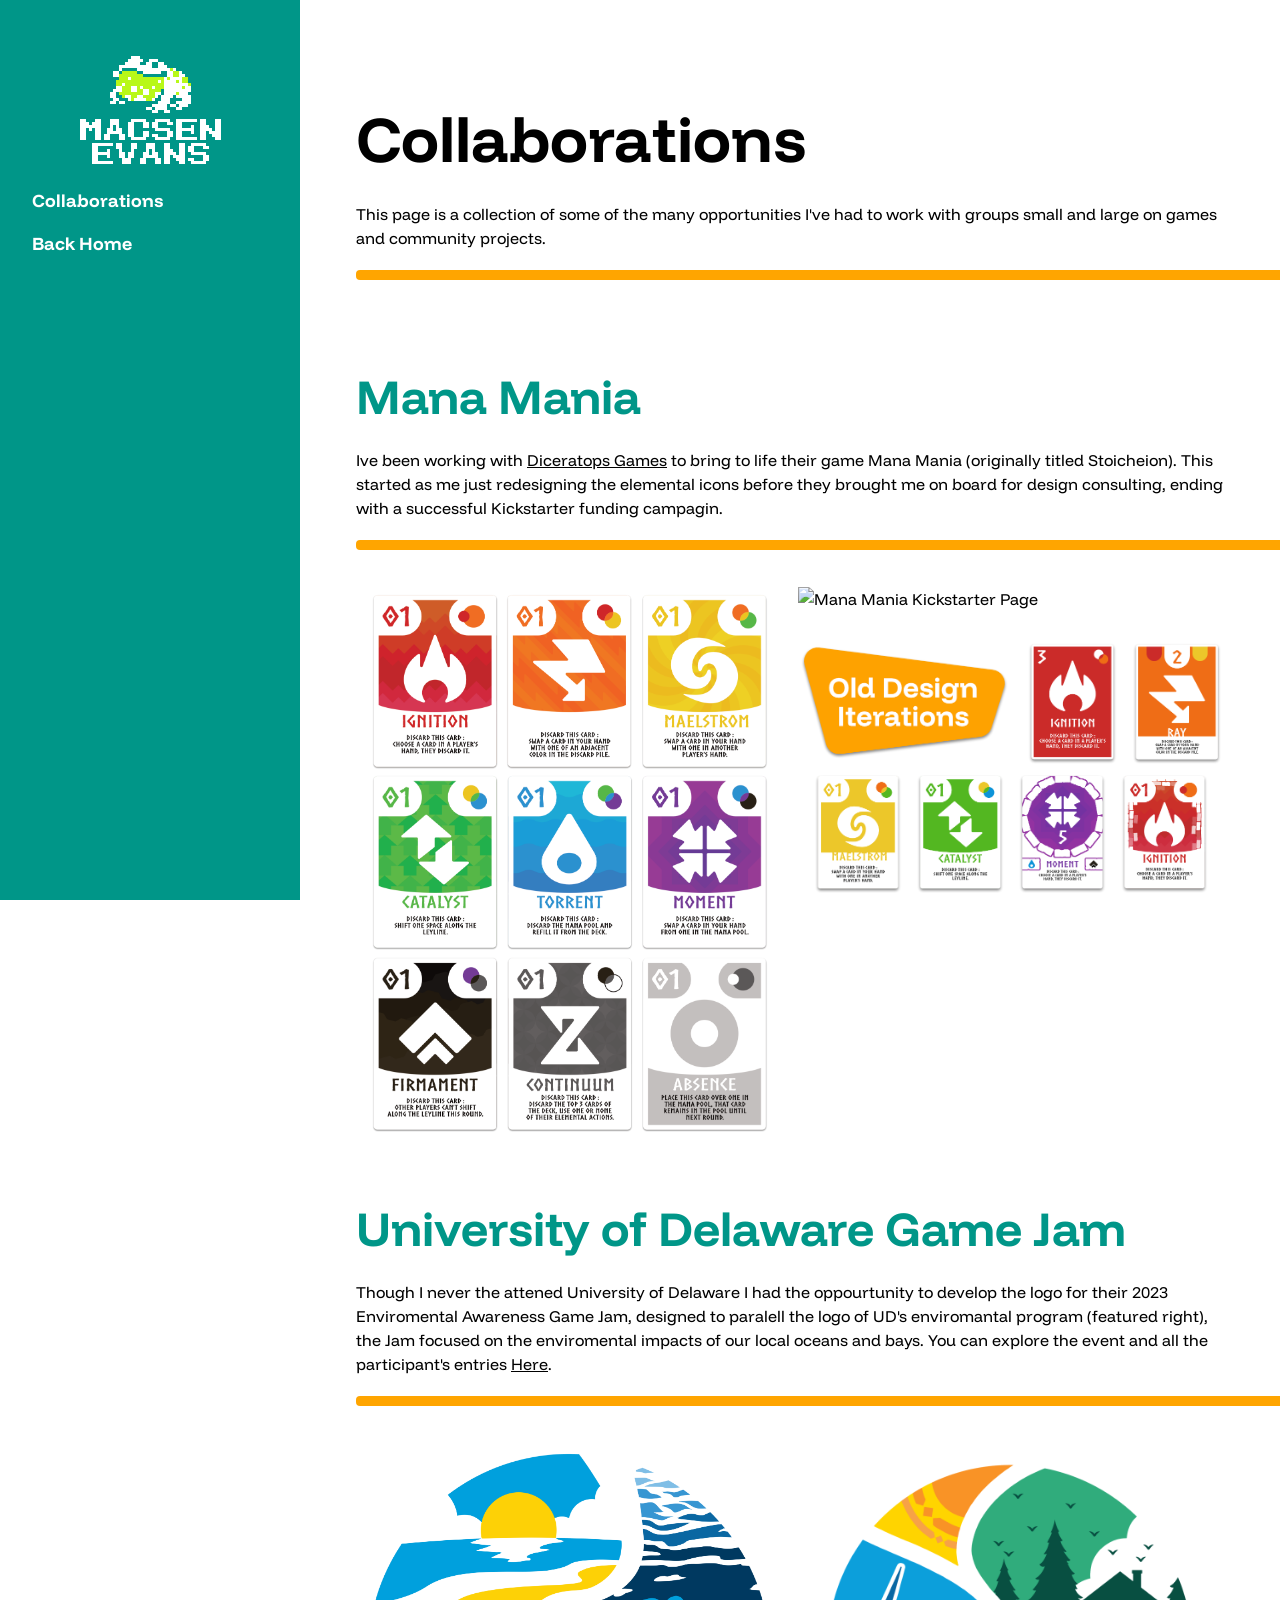
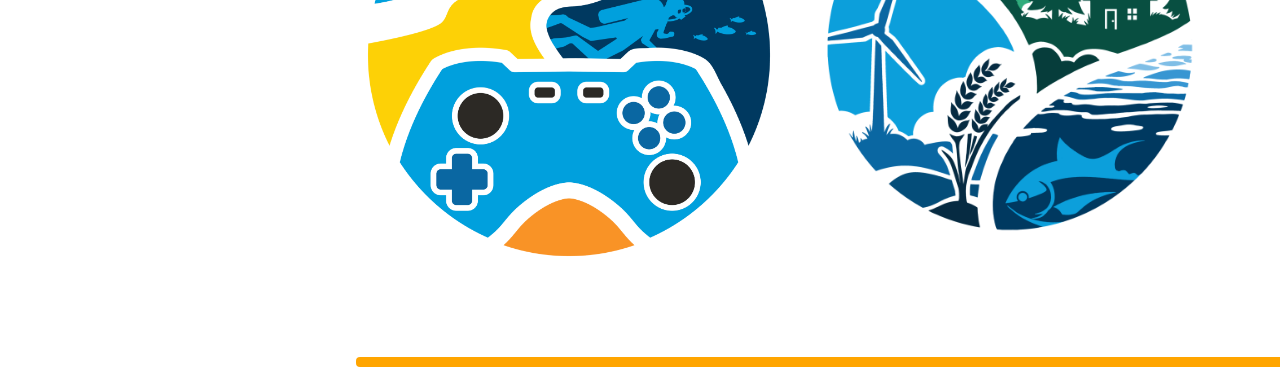
==== commit a5ac35ca: "New Content" ====
--- a/Collaborations.html
+++ b/Collaborations.html
@@ -1,15 +1,16 @@
 <!DOCTYPE html>
 <html lang="en">
 <head>
-<title>Tortledove Portfolio</title>
+<title>Macsen Evans Portfolio</title>
+<link rel="icon" type="image/x-icon" href="Images/FrogPageIcon.png">
 <meta charset="UTF-8">
 <meta name="viewport" content="width=device-width, initial-scale=1">
 <link rel="stylesheet" href="app.css">
-<link rel="stylesheet" href="https://fonts.googleapis.com/css?family=Poppins">
+<link rel="stylesheet" href="https://fonts.googleapis.com/css2?family=Funnel+Display:wght@300..800&display=swap">
 <meta name="viewport" content="width=device-width, initial-scale=1">
 <link rel="stylesheet" href="https://cdnjs.cloudflare.com/ajax/libs/font-awesome/4.7.0/css/font-awesome.min.css">
 <style>
-body,h1,h2,h3,h4,h5 {font-family: "Poppins", sans-serif}
+body,h1,h2,h3,h4,h5 {font-family: "Funnel Display", sans-serif}
 body {font-size:16px;}
 .w3-half img{margin-bottom:-6px;margin-top:16px;opacity:1;cursor:pointer}
 .w3-half img:hover{opacity:0.9}
@@ -25,19 +26,18 @@
 <nav class="w3-sidebar w3-teal w3-collapse w3-top w3-large w3-padding" style="z-index:3;width:300px;font-weight:bold;" id="mySidebar"><br>
   <a href="javascript:void(0)" onclick="w3_close()" class="w3-button w3-hide-large w3-display-topleft" style="width:100%;font-size:22px">Close Menu</a>
   <div class="w3-container">
-  <img src="Images/FrogIcon.png" alt="FrogIcon" width="value" height="value">
+    <img src="Images/MEvansFrogLogo.png" alt="MacsenEvansFrogLogo" width="value" height="value">
   </div>
   <div class="w3-bar-block">
-    <a href="#" onclick="w3_close()" class="w3-bar-item w3-button w3-hover-orange">GBC Pokemon</a> 
+    <a href="#" onclick="w3_close()" class="w3-bar-item w3-button w3-hover-orange">Collaborations</a> 
     <a href="index.html" class="w3-bar-item w3-button w3-hover-orange">Back Home</a> 
-    <a href="#contact" onclick="w3_close()" class="w3-bar-item w3-button w3-hover-orange">Contact</a>
   </div>
 </nav>
 
 <!-- Top menu on small screens -->
 <header class="w3-container w3-top w3-hide-large w3-teal w3-xlarge w3-padding">
   <a href="javascript:void(0)" class="w3-button w3-teal w3-margin-right" onclick="w3_open()">☰</a>
-  <img src="Images/TortleLogo.png" alt="TortleLogo" width="value" height="value">
+  <img src="Images/MEvansLogo.png" alt="MacsenEvansLogo" width="value" height="value">
 </header>
 
 <!-- Overlay effect when opening sidebar on small screens -->
@@ -48,171 +48,49 @@
 
   <!-- Header -->
   <div class="w3-container" style="margin-top:80px" id="showcase">
-    <h1 class="w3-jumbo"><b>GBC Pokemon</b></h1>
-    <h1 class="w3-xxxlarge w3-text-teal"><b>Showcase</b></h1>
-    <p>An exersice I started in Febuary 2023 to put on "paper" the many creature ideas Ive had floating around my head as well 
-        as keeping myself spriting. I started with the goal of 150 creature designs but as I went along the project grew in scope 
-        to now include a region, dex entries, companion characters, and more.
+    <h1 class="w3-jumbo"><b>Collaborations</b></h1>
+    <p>This page is a collection of some of the many opportunities I've had to work with groups small and large on games and community projects.
     </p>
-    <hr style="width:50px;border:5px solid orange" class="w3-round">
+    <hr style="width:1000px;border:5px solid orange" class="w3-round">
   </div>
   
   <!-- Photo grid (modal) -->
+  <div class="w3-container" id="contact" style="margin-top:50px">
+    <h1 class="w3-xxxlarge w3-text-teal"><b>Mana Mania</b></h1>
+    <p>Ive been working with <a href="https://diceratopsgames.squarespace.com/" target="_blank">Diceratops Games</a> to bring to life
+      their game Mana Mania (originally titled Stoicheion). This started as me just redesigning the elemental icons before they brought
+      me on board for design consulting, ending with a successful Kickstarter funding campagin.
+    </p>
+    <hr style="width:1000px;border:5px solid orange" class="w3-round">
+  </div>
+
   <div class="w3-row-padding">
     <div class="w3-half">
-      <img src="Images/PokeGBC/Cubrush_DexEntry.png" style="width: 100%" onclick="onClick(this)" alt="Pokemon GBC Project">
-      <img src="Images/PokeGBC/Terrath_DexEntry.png" style="width: 100%" onclick="onClick(this)" alt="Pokemon GBC Project">
-      <img src="Images/PokeGBC/Igneat_DexEntry.png" style="width: 100%" onclick="onClick(this)" alt="Pokemon GBC Project">
-      <img src="Images/PokeGBC/Dewplet_DexEntry.png" style="width: 100%" onclick="onClick(this)" alt="Pokemon GBC Project">
-      <img src="Images/PokeGBC/Krashen_DexEntry.png" style="width: 100%" onclick="onClick(this)" alt="Pokemon GBC Project">
-      <img src="Images/PokeGBC/Cocoma_DexEntry.png" style="width: 100%" onclick="onClick(this)" alt="Pokemon GBC Project">
-      <img src="Images/PokeGBC/Beakadet_DexEntry.png" style="width: 100%" onclick="onClick(this)" alt="Pokemon GBC Project">
-      <img src="Images/PokeGBC/Admorial_DexEntry.png" style="width: 100%" onclick="onClick(this)" alt="Pokemon GBC Project">
-      <img src="Images/PokeGBC/Boremore_DexEntry.png" style="width: 100%" onclick="onClick(this)" alt="Pokemon GBC Project">
-      <img src="Images/PokeGBC/Choward_DexEntry.png" style="width: 100%" onclick="onClick(this)" alt="Pokemon GBC Project">
-      <img src="Images/PokeGBC/Daikid_DexEntry.png" style="width: 100%" onclick="onClick(this)" alt="Pokemon GBC Project">
-      <img src="Images/PokeGBC/Wabashi_DexEntry.png" style="width: 100%" onclick="onClick(this)" alt="Pokemon GBC Project">
-      <img src="Images/PokeGBC/Deadcap_DexEntry.png" style="width: 100%" onclick="onClick(this)" alt="Pokemon GBC Project">
-      <img src="Images/PokeGBC/Gnold_DexEntry.png" style="width: 100%" onclick="onClick(this)" alt="Pokemon GBC Project">
-      <img src="Images/PokeGBC/Maumau_DexEntry.png" style="width: 100%" onclick="onClick(this)" alt="Pokemon GBC Project">
-      <img src="Images/PokeGBC/Cublok_DexEntry.png" style="width: 100%" onclick="onClick(this)" alt="Pokemon GBC Project">
-      <img src="Images/PokeGBC/Bassault_DexEntry.png" style="width: 100%" onclick="onClick(this)" alt="Pokemon GBC Project">
-      <img src="Images/PokeGBC/Nosfang_DexEntry.png" style="width: 100%" onclick="onClick(this)" alt="Pokemon GBC Project">
-      <img src="Images/PokeGBC/Warbble_DexEntry.png" style="width: 100%" onclick="onClick(this)" alt="Pokemon GBC Project">
-      <img src="Images/PokeGBC/Calikoi_DexEntry.png" style="width: 100%" onclick="onClick(this)" alt="Pokemon GBC Project">
-      <img src="Images/PokeGBC/Plushea_DexEntry.png" style="width: 100%" onclick="onClick(this)" alt="Pokemon GBC Project">
-      <img src="Images/PokeGBC/Crablade_DexEntry.png" style="width: 100%" onclick="onClick(this)" alt="Pokemon GBC Project">
-      <img src="Images/PokeGBC/Hurchin_DexEntry.png" style="width: 100%" onclick="onClick(this)" alt="Pokemon GBC Project">
-      <img src="Images/PokeGBC/Byscorn_DexEntry.png" style="width: 100%" onclick="onClick(this)" alt="Pokemon GBC Project">
+      <img src="Images/Commissions/Stoicheion_AltCard Design_7.png" style="width: 100%" onclick="onClick(this)" alt="Stoicheion Designs">
     </div>
-
     <div class="w3-half">
-        <img src="Images/PokeGBC/Brushell_DexEntry.png" style="width: 100%" onclick="onClick(this)" alt="Pokemon GBC Project">
-        <img src="Images/PokeGBC/Salveat_DexEntry.png" style="width: 100%" onclick="onClick(this)" alt="Pokemon GBC Project">
-        <img src="Images/PokeGBC/Apopheat_DexEntry.png" style="width: 100%" onclick="onClick(this)" alt="Pokemon GBC Project">
-        <img src="Images/PokeGBC/Delinqiud_DexEntry.png" style="width: 100%" onclick="onClick(this)" alt="Pokemon GBC Project">
-        <img src="Images/PokeGBC/Vibeetle_DexEntry.png" style="width: 100%" onclick="onClick(this)" alt="Pokemon GBC Project">
-        <img src="Images/PokeGBC/Dreamoth_DexEntry.png" style="width: 100%" onclick="onClick(this)" alt="Pokemon GBC Project">
-        <img src="Images/PokeGBC/Flutenant_DexEntry.png" style="width: 100%" onclick="onClick(this)" alt="Pokemon GBC Project">
-        <img src="Images/PokeGBC/Bormol_DexEntry.png" style="width: 100%" onclick="onClick(this)" alt="Pokemon GBC Project">
-        <img src="Images/PokeGBC/Puffup_DexEntry.png" style="width: 100%" onclick="onClick(this)" alt="Pokemon GBC Project">
-        <img src="Images/PokeGBC/Saguard_DexEntry.png" style="width: 100%" onclick="onClick(this)" alt="Pokemon GBC Project">
-        <img src="Images/PokeGBC/Daidish_DexEntry.png" style="width: 100%" onclick="onClick(this)" alt="Pokemon GBC Project">
-        <img src="Images/PokeGBC/Fungish_DexEntry.png" style="width: 100%" onclick="onClick(this)" alt="Pokemon GBC Project">
-        <img src="Images/PokeGBC/Minome_DexEntry.png" style="width: 100%" onclick="onClick(this)" alt="Pokemon GBC Project">
-        <img src="Images/PokeGBC/Denezumi_DexEntry.png" style="width: 100%" onclick="onClick(this)" alt="Pokemon GBC Project">
-        <img src="Images/PokeGBC/Gatomb_DexEntry.png" style="width: 100%" onclick="onClick(this)" alt="Pokemon GBC Project">
-        <img src="Images/PokeGBC/Brikube_DexEntry.png" style="width: 100%" onclick="onClick(this)" alt="Pokemon GBC Project">
-        <img src="Images/PokeGBC/Renfang_DexEntry.png" style="width: 100%" onclick="onClick(this)" alt="Pokemon GBC Project">
-        <img src="Images/PokeGBC/Whispawn_DexEntry.png" style="width: 100%" onclick="onClick(this)" alt="Pokemon GBC Project">
-        <img src="Images/PokeGBC/Ribellow_DexEntry.png" style="width: 100%" onclick="onClick(this)" alt="Pokemon GBC Project">
-        <img src="Images/PokeGBC/Koihaku_DexEntry.png" style="width: 100%" onclick="onClick(this)" alt="Pokemon GBC Project">
-        <img src="Images/PokeGBC/Faengel_DexEntry.png" style="width: 100%" onclick="onClick(this)" alt="Pokemon GBC Project">
-        <img src="Images/PokeGBC/Cancisor_DexEntry.png" style="width: 100%" onclick="onClick(this)" alt="Pokemon GBC Project">
-        <img src="Images/PokeGBC/Occolt_DexEntry.png" style="width: 100%" onclick="onClick(this)" alt="Pokemon GBC Project">
-        <img src="Images/PokeGBC/Habatack_DexEntry.png" style="width: 100%" onclick="onClick(this)" alt="Pokemon GBC Project">
+      <img src="https://images.squarespace-cdn.com/content/v1/64e25f9b1d0963279d568622/09f80f43-bd32-4a36-bc01-c516a832ad0a/Kickstarter+Project+Image_10.png?format=1000w" style="width: 100%" onclick="onClick(this)" alt="Mana Mania Kickstarter Page">
+      <img src="Images/Commissions/Stoicheion_DesignIterations.png" style="width: 100%" onclick="onClick(this)" alt="Old Design Iterations">
     </div>
   </div>
 
   <div class="w3-container" id="contact" style="margin-top:50px">
-    <h1 class="center">Region Map and Minimap Concepts</h1>
-    <hr style="width:50px;border:5px solid orange" class="w3-round">
+    <h1 class="w3-xxxlarge w3-text-teal"><b>University of Delaware Game Jam</b></h1>
+    <p>Though I never the attened University of Delaware I had the oppourtunity to develop the logo for their 2023
+      Enviromental Awareness Game Jam, designed to paralell the logo of UD's enviromantal program (featured right), the Jam focused on the enviromental impacts of our 
+      local oceans and bays. You can explore the event and all the participant's entries <a href="https://itch.io/jam/climate-change-game-jam" target="_blank">Here</a>.
+    </p>
+    <hr style="width:1000px;border:5px solid orange" class="w3-round">
   </div>
-
-<div class="w3-row-padding">
-  <img src="Images/PokeGBC/RegionMap_Full_Display.png" style="width: 100%" onclick="onClick(this)" alt="Overworld Map">
-  <img src="Images/PokeGBC/RegionMiniMap.png" style="width: 50%" onclick="onClick(this)" alt="Mini Map">
-</div>
-
-<div class="w3-container" id="contact" style="margin-top:50px">
-  <h1 class="center">More dex entries</h1>
-  <hr style="width:50px;border:5px solid orange" class="w3-round">
-</div>
 
   <div class="w3-row-padding">
     <div class="w3-half">
-      <img src="Images/PokeGBC/Ampelle_DexEntry.png" style="width: 100%" onclick="onClick(this)" alt="Pokemon GBC Project">
-      <img src="Images/PokeGBC/Orupt_DexEntry.png" style="width: 100%" onclick="onClick(this)" alt="Pokemon GBC Project">
-      <img src="Images/PokeGBC/Kilubit_DexEntry.png" style="width: 100%" onclick="onClick(this)" alt="Pokemon GBC Project">
-      <img src="Images/PokeGBC/Gillabit_DexEntry.png" style="width: 100%" onclick="onClick(this)" alt="Pokemon GBC Project">
-      <img src="Images/PokeGBC/Majji_DexEntry.png" style="width: 100%" onclick="onClick(this)" alt="Pokemon GBC Project">
-      <img src="Images/PokeGBC/Bandal_DexEntry.png" style="width: 100%" onclick="onClick(this)" alt="Pokemon GBC Project">
-      <img src="Images/PokeGBC/Atrox_DexEntry.png" style="width: 100%" onclick="onClick(this)" alt="Pokemon GBC Project">
-      <img src="Images/PokeGBC/Ikthyore_DexEntry.png" style="width: 100%" onclick="onClick(this)" alt="Pokemon GBC Project">
-      <img src="Images/PokeGBC/Sarchon_DexEntry.png" style="width: 100%" onclick="onClick(this)" alt="Pokemon GBC Project">
-      <img src="Images/PokeGBC/Discool_DexEntry.png" style="width: 100%" onclick="onClick(this)" alt="Pokemon GBC Project">
-      <img src="Images/PokeGBC/Nimbaleen_DexEntry.png" style="width: 100%" onclick="onClick(this)" alt="Pokemon GBC Project">
-      <img src="Images/PokeGBC/Monobake_L_DexEntry.png" style="width: 100%" onclick="onClick(this)" alt="Pokemon GBC Project">
-      <img src="Images/PokeGBC/Corsheep_DexEntry.png" style="width: 100%" onclick="onClick(this)" alt="Pokemon GBC Project">
-      <img src="Images/PokeGBC/Sootot_DexEntry.png" style="width: 100%" onclick="onClick(this)" alt="Pokemon GBC Project">
-      <img src="Images/PokeGBC/Hearthome_DexEntry.png" style="width: 100%" onclick="onClick(this)" alt="Pokemon GBC Project">
-      <img src="Images/PokeGBC/Hulkoala_DexEntry.png" style="width: 100%" onclick="onClick(this)" alt="Pokemon GBC Project">
-      <img src="Images/PokeGBC/Cadavarm_DexEntry.png" style="width: 100%" onclick="onClick(this)" alt="Pokemon GBC Project">
-      <img src="Images/PokeGBC/Ichiu_DexEntry.png" style="width: 100%" onclick="onClick(this)" alt="Pokemon GBC Project">
-      <img src="Images/PokeGBC/Shiryun_DexEntry.png" style="width: 100%" onclick="onClick(this)" alt="Pokemon GBC Project">
-
+      <img src="Images/Commissions/UDGameJamLog.png" style="width: 100%" onclick="onClick(this)" alt="Stoicheion Designs">
     </div>
     <div class="w3-half">
-      <img src="Images/PokeGBC/Orbomb_DexEntry.png" style="width: 100%" onclick="onClick(this)" alt="Pokemon GBC Project">
-      <img src="Images/PokeGBC/Yakoat_DexEntry.png" style="width: 100%" onclick="onClick(this)" alt="Pokemon GBC Project">
-      <img src="Images/PokeGBC/Metabit_DexEntry.png" style="width: 100%" onclick="onClick(this)" alt="Pokemon GBC Project">
-      <img src="Images/PokeGBC/Ajji_DexEntry.png" style="width: 100%" onclick="onClick(this)" alt="Pokemon GBC Project">
-      <img src="Images/PokeGBC/Tarajji_DexEntry.png" style="width: 100%" onclick="onClick(this)" alt="Pokemon GBC Project">
-      <img src="Images/PokeGBC/Liron_DexEntry.png" style="width: 100%" onclick="onClick(this)" alt="Pokemon GBC Project">
-      <img src="Images/PokeGBC/Ithyo_DexEntry.png" style="width: 100%" onclick="onClick(this)" alt="Pokemon GBC Project">
-      <img src="Images/PokeGBC/Suchus_DexEntry.png" style="width: 100%" onclick="onClick(this)" alt="Pokemon GBC Project">
-      <img src="Images/PokeGBC/Shmove_DexEntry.png" style="width: 100%" onclick="onClick(this)" alt="Pokemon GBC Project">
-      <img src="Images/PokeGBC/Aerobeat_DexEntry.png" style="width: 100%" onclick="onClick(this)" alt="Pokemon GBC Project">
-      <img src="Images/PokeGBC/Monobake_U_DexEntry.png" style="width: 100%" onclick="onClick(this)" alt="Pokemon GBC Project">
-      <img src="Images/PokeGBC/Monobake_S_DexEntry.png" style="width: 100%" onclick="onClick(this)" alt="Pokemon GBC Project">
-      <img src="Images/PokeGBC/Chramium_DexEntry.png" style="width: 100%" onclick="onClick(this)" alt="Pokemon GBC Project">
-      <img src="Images/PokeGBC/Ashelf_DexEntry.png" style="width: 100%" onclick="onClick(this)" alt="Pokemon GBC Project">
-      <img src="Images/PokeGBC/Kowallop_DexEntry.png" style="width: 100%" onclick="onClick(this)" alt="Pokemon GBC Project">
-      <img src="Images/PokeGBC/Risarm_DexEntry.png" style="width: 100%" onclick="onClick(this)" alt="Pokemon GBC Project">
-      <img src="Images/PokeGBC/Morghoul_DexEntry.png" style="width: 100%" onclick="onClick(this)" alt="Pokemon GBC Project">
-      <img src="Images/PokeGBC/Niryu_DexEntry.png" style="width: 100%" onclick="onClick(this)" alt="Pokemon GBC Project">
-      
+      <img src="Images/Commissions/UofD-graphic-1-1-1024x996.png" style="width: 100%" onclick="onClick(this)" alt="Stoicheion Designs">
     </div>
-</div>
-
-<div class="w3-container" id="contact" style="margin-top:50px">
-  <h1 class="center">Character sprites and concepts</h1>
-  <hr style="width:50px;border:5px solid orange" class="w3-round">
-</div>
-
-<div class="w3-row-padding">
-    <div class="w3-half">
-      <img src="Images/PokeGBC/GymLeader_1.png" style="width: 100%" onclick="onClick(this)" alt="Pokemon GBC Project">
-      <img src="Images/PokeGBC/GymLeader_3.png" style="width: 100%" onclick="onClick(this)" alt="Pokemon GBC Project">
-      <img src="Images/PokeGBC/GymLeader_5.png" style="width: 100%" onclick="onClick(this)" alt="Pokemon GBC Project">
-      <img src="Images/PokeGBC/GymLeader_7.png" style="width: 100%" onclick="onClick(this)" alt="Pokemon GBC Project">
-    </div>
-    <div class="w3-half">
-      <img src="Images/PokeGBC/GymLeader_2.png" style="width: 100%" onclick="onClick(this)" alt="Pokemon GBC Project">
-      <img src="Images/PokeGBC/GymLeader_4.png" style="width: 100%" onclick="onClick(this)" alt="Pokemon GBC Project">
-      <img src="Images/PokeGBC/GymLeader_6.png" style="width: 100%" onclick="onClick(this)" alt="Pokemon GBC Project">
-      <img src="Images/PokeGBC/GymLeader_8.png" style="width: 100%" onclick="onClick(this)" alt="Pokemon GBC Project">
-    </div>
-</div>
-
-<div class="w3-container" id="contact" style="margin-top:50px">
-  <h1 class="center">Unfinished and scrapped content</h1>
-  <hr style="width:50px;border:5px solid orange" class="w3-round">
-</div>
-
-<div class="w3-row-padding">
-    <div class="w3-half">
-      <img src="Images/PokeGBC/Crystal_DexPlans.png" style="width: 100%" onclick="onClick(this)" alt="Full dex plans">
-      <img src="Images/PokeGBC/Crystal_E4.png" style="width: 100%" onclick="onClick(this)" alt="Unfinished Elite Four">
-      <img src="Images/PokeGBC/Crystal_Scrap_Rainbow.gif" style="width: 100%" onclick="onClick(this)" alt="Pokemon GBC Project">
-    </div>
-    <div class="w3-half">
-      <img src="Images/PokeGBC/Crystal_Dex_ScrappedSprites.png" style="width: 100%" onclick="onClick(this)" alt="Scrapped sprites and designs">
-      <img src="Images/PokeGBC/FossilsDisplay.png" style="width: 100%" onclick="onClick(this)" alt="Pokemon Fossils">
-      <img src="Images/PokeGBC/NewFossils.png" style="width: 100%" onclick="onClick(this)" alt="Second set of Pokemon Fossils">
-      <img src="Images/PokeGBC/MiniSprite.gif" style="width: 100%" onclick="onClick(this)" alt="Pokemon menu sprites">
-    </div>
-</div>
+  </div>
 
   <!-- Modal for full size images on click-->
   <div id="modal01" class="w3-modal w3-black" style="padding-top:0" onclick="this.style.display='none'">
@@ -223,14 +101,8 @@
     </div>
   </div>
   
-  <!-- Contact -->
   <div class="w3-container" id="contact" style="margin-top:75px">
-    <h1 class="w3-xxxlarge w3-text-teal"><b>Contact.</b></h1>
-    <hr style="width:50px;border:5px solid orange" class="w3-round">
-    <p>Want to contact me? Send a message or find me at these socials!</p>
-    <a href="https://twitter.com/DoveTortle" class="fa fa-twitter"></a>
-    <a href="https://bsky.app/profile/tortledove.bsky.social" class="fa fa-bluesky"><img src="Images/bluesky-social-logo-75CF77F3F7-seeklogo.com.png" width="30" height="27"></a>
-    <pre></pre>
+    <hr style="width:1000px;border:5px solid orange" class="w3-round">
     <pre></pre>
   </div>
 
